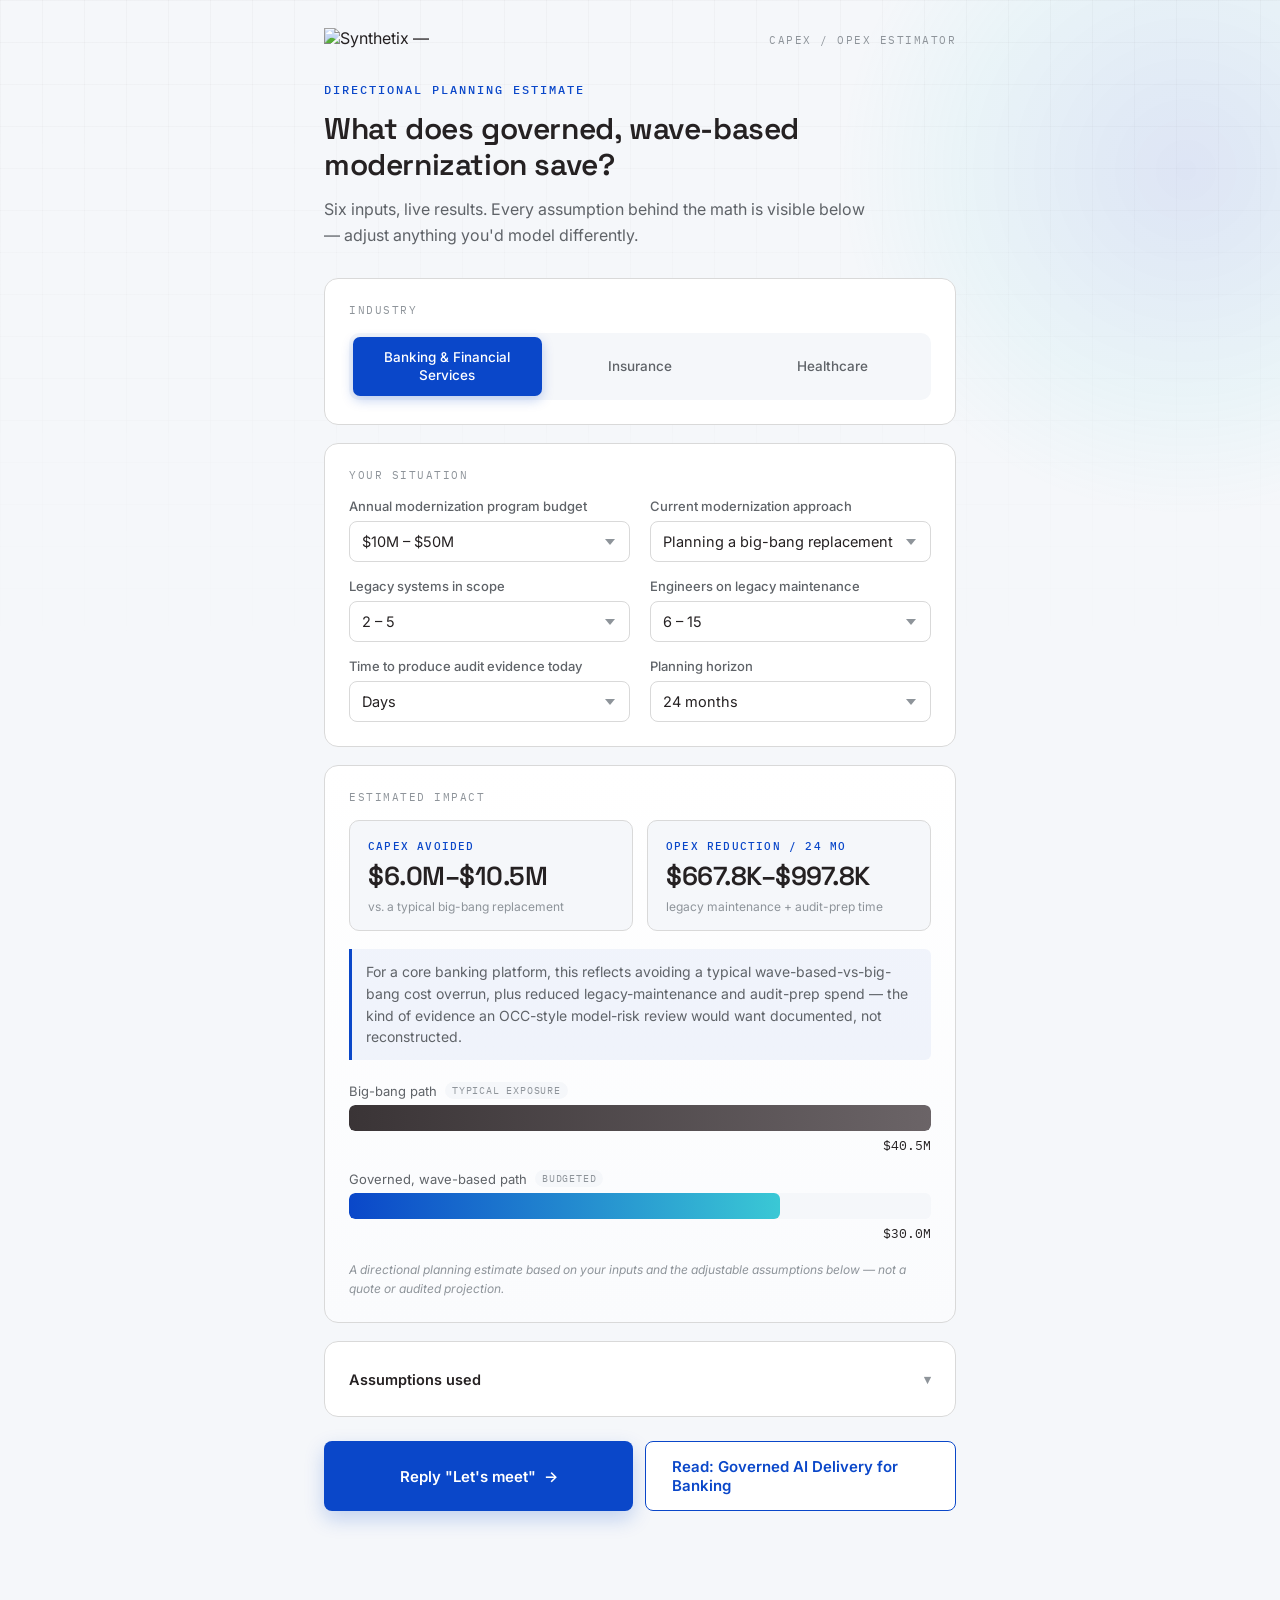
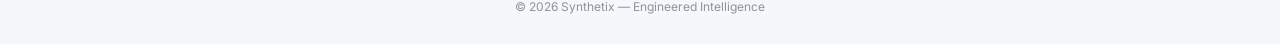
==== index.html @ 6f691aa9 "Add files via upload" ====
<!DOCTYPE html>
<html lang="en">
<head>
<meta charset="UTF-8">
<meta name="viewport" content="width=device-width, initial-scale=1.0">
<title>Capex/Opex Calculator | Synthetix</title>
<meta name="description" content="See a directional estimate of capex avoided and opex reduced by choosing governed, wave-based modernization — based on your inputs, with every assumption visible and adjustable.">

<link rel="preconnect" href="https://fonts.googleapis.com">
<link rel="preconnect" href="https://fonts.gstatic.com" crossorigin>
<link href="https://fonts.googleapis.com/css2?family=Space+Grotesk:wght@500;600;700&family=Inter:wght@400;500;600&family=IBM+Plex+Mono:wght@400;500&display=swap" rel="stylesheet">
<link rel="stylesheet" href="styles.css">
<link rel="icon" href="assets/logo.png">
</head>
<body>

<div class="wash" aria-hidden="true"></div>
<div class="gridlines" aria-hidden="true"></div>

<main class="app">

  <!-- ============ HEADER ============ -->
  <header class="app-header">
    <img src="assets/logo.png" width="171" height="24" alt="Synthetix — Engineered Intelligence" class="logo">
    <span class="header-tag mono">CAPEX / OPEX ESTIMATOR</span>
  </header>

  <!-- ============ INTRO ============ -->
  <section class="intro">
    <p class="eyebrow mono">DIRECTIONAL PLANNING ESTIMATE</p>
    <h1 class="display">What does governed, wave-based modernization save?</h1>
    <p class="lede">Six inputs, live results. Every assumption behind the math is visible below — adjust anything you'd model differently.</p>
  </section>

  <!-- ============ INDUSTRY TOGGLE ============ -->
  <section class="block">
    <p class="block-label mono">INDUSTRY</p>
    <div class="segmented" id="industryToggle" role="tablist">
      <button class="segment" data-industry="bfsi" role="tab" aria-selected="true">Banking &amp; Financial Services</button>
      <button class="segment" data-industry="insurance" role="tab" aria-selected="false">Insurance</button>
      <button class="segment" data-industry="healthcare" role="tab" aria-selected="false">Healthcare</button>
    </div>
  </section>

  <!-- ============ INPUTS ============ -->
  <section class="block">
    <p class="block-label mono">YOUR SITUATION</p>
    <div class="input-grid">

      <label class="field">
        <span class="field-label">Annual modernization program budget</span>
        <select id="in-budget">
          <option value="lt2m">Less than $2M</option>
          <option value="2to10m">$2M – $10M</option>
          <option value="10to50m" selected>$10M – $50M</option>
          <option value="50mplus">$50M+</option>
        </select>
      </label>

      <label class="field">
        <span class="field-label">Current modernization approach</span>
        <select id="in-approach">
          <option value="bigbang" selected>Planning a big-bang replacement</option>
          <option value="notstarted">Not yet started</option>
          <option value="incremental">Already incremental</option>
        </select>
      </label>

      <label class="field">
        <span class="field-label">Legacy systems in scope</span>
        <select id="in-systems">
          <option value="1">1</option>
          <option value="2-5" selected>2 – 5</option>
          <option value="6+">6+</option>
        </select>
      </label>

      <label class="field">
        <span class="field-label">Engineers on legacy maintenance</span>
        <select id="in-engineers">
          <option value="1-5">1 – 5</option>
          <option value="6-15" selected>6 – 15</option>
          <option value="16-40">16 – 40</option>
          <option value="40+">40+</option>
        </select>
      </label>

      <label class="field">
        <span class="field-label">Time to produce audit evidence today</span>
        <select id="in-evidence">
          <option value="minutes">Minutes</option>
          <option value="hours">Hours</option>
          <option value="days" selected>Days</option>
          <option value="weeks">Weeks</option>
        </select>
      </label>

      <label class="field">
        <span class="field-label">Planning horizon</span>
        <select id="in-horizon">
          <option value="12">12 months</option>
          <option value="24" selected>24 months</option>
          <option value="36">36 months</option>
        </select>
      </label>

    </div>
  </section>

  <!-- ============ RESULTS ============ -->
  <section class="block results-block">
    <p class="block-label mono">ESTIMATED IMPACT</p>

    <div class="result-cards">
      <div class="result-card" id="capexCard">
        <span class="result-label mono">CAPEX AVOIDED</span>
        <span class="result-value display" id="capexValue">—</span>
        <span class="result-sub" id="capexSub">vs. a typical big-bang replacement</span>
      </div>
      <div class="result-card">
        <span class="result-label mono">OPEX REDUCTION <span id="horizonLabel">/ 24 MO</span></span>
        <span class="result-value display" id="opexValue">—</span>
        <span class="result-sub">legacy maintenance + audit-prep time</span>
      </div>
    </div>

    <p class="context-line" id="contextLine"></p>

    <!-- Comparison bar chart -->
    <div class="compare-chart">
      <div class="compare-row">
        <span class="compare-label">Big-bang path <span class="compare-tag mono">TYPICAL EXPOSURE</span></span>
        <div class="compare-track">
          <div class="compare-fill compare-fill--risk" id="barBigBang"></div>
        </div>
        <span class="compare-value mono" id="barBigBangValue">—</span>
      </div>
      <div class="compare-row">
        <span class="compare-label">Governed, wave-based path <span class="compare-tag mono">BUDGETED</span></span>
        <div class="compare-track">
          <div class="compare-fill compare-fill--governed" id="barGoverned"></div>
        </div>
        <span class="compare-value mono" id="barGovernedValue">—</span>
      </div>
    </div>

    <p class="disclaimer">A directional planning estimate based on your inputs and the adjustable assumptions below — not a quote or audited projection.</p>
  </section>

  <!-- ============ ASSUMPTIONS PANEL ============ -->
  <section class="block">
    <button class="assumptions-toggle" id="assumptionsToggle" aria-expanded="false">
      <span>Assumptions used</span>
      <span class="chevron mono" id="assumptionsChevron">▾</span>
    </button>

    <div class="assumptions-panel" id="assumptionsPanel" hidden>
      <p class="assumptions-note">These defaults are starting points — adjust any of them and the results above update instantly.</p>

      <div class="assumption-row">
        <span class="assumption-label">Big-bang overrun avoided (low–high)</span>
        <div class="assumption-inputs">
          <input type="number" id="a-overrunLow" value="20" min="0" max="100"> %
          <span class="dash">–</span>
          <input type="number" id="a-overrunHigh" value="35" min="0" max="100"> %
        </div>
      </div>

      <div class="assumption-row">
        <span class="assumption-label">Legacy maintenance opex reduction (low–high)</span>
        <div class="assumption-inputs">
          <input type="number" id="a-maintLow" value="15" min="0" max="100"> %
          <span class="dash">–</span>
          <input type="number" id="a-maintHigh" value="25" min="0" max="100"> %
        </div>
      </div>

      <div class="assumption-row">
        <span class="assumption-label">Fully-loaded cost per engineer / year</span>
        <div class="assumption-inputs">
          $ <input type="number" id="a-engCost" value="165000" min="0" step="5000">
        </div>
      </div>

      <div class="assumption-row">
        <span class="assumption-label">Blended cost per audit-prep hour</span>
        <div class="assumption-inputs">
          $ <input type="number" id="a-auditCost" value="120" min="0" step="5">
        </div>
      </div>

      <p class="assumptions-note assumptions-note--ref">Reference figures (fixed, shown for transparency):</p>
      <div class="ref-table mono">
        <div class="ref-row"><span>Hours saved per change — evidence today in minutes / hours / days / weeks</span><span>0 / 2 / 8 / 32</span></div>
        <div class="ref-row"><span>Changes per year — 1 / 2–5 / 6+ systems in scope</span><span>40 / 90 / 160</span></div>
      </div>
    </div>
  </section>

  <!-- ============ CTA ============ -->
  <section class="block cta-block">
    <div class="cta-row">
      <a class="btn btn-primary" id="meetCta" href="#">Reply "Let's meet" <span class="arrow">→</span></a>
      <a class="btn btn-secondary" id="guideCta" href="#">Read the Guide</a>
    </div>
  </section>

</main>

<footer class="site-footer">
  <span>© <span id="year"></span> Synthetix — Engineered Intelligence</span>
</footer>

<script src="script.js"></script>
</body>
</html>
---- styles.css ----
/* ============================================
   SYNTHETIX — Capex/Opex Calculator
   Same design tokens as the Governance Assessment
   ============================================ */

:root {
  --ink: #252122;
  --graphite: #3A3436;
  --royal: #0A47C9;
  --pro-blue: #3E7FE8;
  --sky: #6FAFEA;
  --cyan: #3AC8D5;
  --aqua: #67DCE4;
  --white: #FFFFFF;

  --light-gray: #D9D9D9;
  --soft-gray: #F5F7FA;

  --success: #10B981;
  --warning: #F59E0B;
  --danger: #EF4444;
  --info: #3E7FE8;

  --text-primary: #252122;
  --text-secondary: #5F6368;
  --text-caption: #8E949A;

  --font-display: 'Space Grotesk', sans-serif;
  --font-body: 'Inter', sans-serif;
  --font-mono: 'IBM Plex Mono', monospace;

  --radius: 14px;
  --max-w: 680px;
}

* { box-sizing: border-box; }

html, body {
  margin: 0; padding: 0;
  background: var(--soft-gray);
  color: var(--text-primary);
  font-family: var(--font-body);
  -webkit-font-smoothing: antialiased;
}

body { min-height: 100vh; display: flex; flex-direction: column; position: relative; overflow-x: hidden; }

.mono { font-family: var(--font-mono); }
.display { font-family: var(--font-display); }

/* ---------- Ambient background ---------- */
.wash {
  position: fixed; top: -20%; right: -20%;
  width: 60vw; height: 60vw; max-width: 700px; max-height: 700px;
  background: radial-gradient(circle, rgba(10,71,201,0.10) 0%, rgba(58,200,213,0.06) 45%, rgba(255,255,255,0) 70%);
  pointer-events: none; z-index: 0;
}
.gridlines {
  position: fixed; inset: 0; z-index: 0; pointer-events: none;
  background-image:
    linear-gradient(rgba(37,33,34,0.028) 1px, transparent 1px),
    linear-gradient(90deg, rgba(37,33,34,0.028) 1px, transparent 1px);
  background-size: 42px 42px;
  mask-image: linear-gradient(to bottom, black, transparent 75%);
}

/* ---------- App shell ---------- */
.app {
  position: relative; z-index: 1;
  max-width: var(--max-w); width: 100%;
  margin: 0 auto; padding: 28px 24px 60px 24px;
  flex: 1;
}

.app-header {
  display: flex; align-items: center; justify-content: space-between;
  gap: 16px; margin-bottom: 30px;
}
.logo { display: block; }
.header-tag {
  font-size: 11px; letter-spacing: 1.5px; color: var(--text-caption);
}

/* ---------- Intro ---------- */
.intro { margin-bottom: 30px; }
.eyebrow {
  font-size: 12px; font-weight: 500; letter-spacing: 2px;
  color: var(--royal); text-transform: uppercase; margin: 0 0 14px 0;
}
.intro h1 {
  font-family: var(--font-display); font-weight: 600; color: var(--ink);
  font-size: 30px; line-height: 1.2; letter-spacing: -0.4px; margin: 0 0 14px 0;
}
.lede { font-size: 16px; line-height: 1.6; color: var(--text-secondary); margin: 0; max-width: 56ch; }

/* ---------- Blocks ---------- */
.block {
  background: var(--white);
  border: 1px solid var(--light-gray);
  border-radius: var(--radius);
  padding: 24px;
  margin-bottom: 18px;
}
.block-label {
  font-size: 11px; letter-spacing: 1.5px; color: var(--text-caption);
  margin: 0 0 16px 0;
}

/* ---------- Industry segmented toggle ---------- */
.segmented {
  display: flex; gap: 4px;
  background: var(--soft-gray);
  border-radius: 10px;
  padding: 4px;
}
.segment {
  flex: 1;
  border: none; background: transparent;
  font-family: var(--font-body); font-size: 13.5px; font-weight: 500;
  color: var(--text-secondary);
  padding: 12px 10px;
  border-radius: 7px;
  cursor: pointer;
  transition: background 0.2s ease, color 0.2s ease, box-shadow 0.2s ease;
  line-height: 1.3;
}
.segment:hover { color: var(--ink); }
.segment[aria-selected="true"] {
  background: var(--royal);
  color: var(--white);
  box-shadow: 0 4px 12px rgba(10,71,201,0.25);
}
.segment:focus-visible { outline: 2px solid var(--cyan); outline-offset: 2px; }

@media (max-width: 480px) {
  .segmented { flex-direction: column; }
}

/* ---------- Input grid ---------- */
.input-grid {
  display: grid;
  grid-template-columns: 1fr 1fr;
  gap: 16px 20px;
}
@media (max-width: 560px) {
  .input-grid { grid-template-columns: 1fr; }
}

.field { display: flex; flex-direction: column; gap: 7px; }
.field-label { font-size: 13px; color: var(--text-secondary); font-weight: 500; }

select {
  font-family: var(--font-body);
  font-size: 14.5px;
  color: var(--text-primary);
  background: var(--white);
  border: 1.5px solid var(--light-gray);
  border-radius: 8px;
  padding: 11px 12px;
  cursor: pointer;
  transition: border-color 0.15s ease;
  appearance: none;
  -webkit-appearance: none;
  background-image: url("data:image/svg+xml;utf8,<svg xmlns='http://www.w3.org/2000/svg' width='10' height='6'><path d='M0 0l5 6 5-6z' fill='%238E949A'/></svg>");
  background-repeat: no-repeat;
  background-position: right 14px center;
  padding-right: 30px;
}
select:hover { border-color: var(--sky); }
select:focus-visible { outline: 2px solid var(--cyan); outline-offset: 1px; border-color: var(--royal); }

/* ---------- Results ---------- */
.results-block { background: linear-gradient(180deg, #FFFFFF 0%, #FAFBFD 100%); }

.result-cards {
  display: grid;
  grid-template-columns: 1fr 1fr;
  gap: 14px;
  margin-bottom: 18px;
}
@media (max-width: 480px) {
  .result-cards { grid-template-columns: 1fr; }
}

.result-card {
  background: var(--soft-gray);
  border: 1px solid var(--light-gray);
  border-radius: 10px;
  padding: 18px 18px 16px 18px;
  display: flex; flex-direction: column; gap: 6px;
}
.result-label {
  font-size: 10.5px; letter-spacing: 1.2px; color: var(--royal); font-weight: 500;
}
.result-value {
  font-size: 26px; font-weight: 600; color: var(--ink); letter-spacing: -0.5px;
  transition: opacity 0.15s ease;
}
.result-sub { font-size: 12px; color: var(--text-caption); }

.context-line {
  font-size: 14px; line-height: 1.55; color: var(--text-secondary);
  margin: 0 0 22px 0;
  padding: 12px 14px;
  background: rgba(10,71,201,0.05);
  border-left: 3px solid var(--royal);
  border-radius: 0 6px 6px 0;
}

/* ---------- Comparison chart ---------- */
.compare-chart { display: flex; flex-direction: column; gap: 16px; margin-bottom: 18px; }
.compare-row { display: flex; flex-direction: column; gap: 6px; }
.compare-label {
  font-size: 13px; color: var(--text-secondary); display: flex; align-items: center; gap: 8px;
}
.compare-tag {
  font-size: 9.5px; letter-spacing: 0.8px; color: var(--text-caption);
  background: var(--soft-gray); padding: 2px 7px; border-radius: 10px;
}
.compare-track {
  width: 100%; height: 26px;
  background: var(--soft-gray);
  border-radius: 6px;
  overflow: hidden;
  position: relative;
}
.compare-fill {
  height: 100%;
  width: 0%;
  border-radius: 6px;
  transition: width 0.7s cubic-bezier(.22,1,.36,1);
}
.compare-fill--risk { background: linear-gradient(90deg, #3A3436, #6B6467); }
.compare-fill--governed { background: linear-gradient(90deg, var(--royal), var(--cyan)); }
.compare-value { font-size: 13px; color: var(--ink); align-self: flex-end; }

.disclaimer {
  font-size: 12px; line-height: 1.6; color: var(--text-caption);
  margin: 0; font-style: italic;
}

/* ---------- Assumptions ---------- */
.assumptions-toggle {
  width: 100%;
  display: flex; align-items: center; justify-content: space-between;
  background: none; border: none;
  font-family: var(--font-body); font-size: 14.5px; font-weight: 600; color: var(--ink);
  cursor: pointer; padding: 2px 0;
}
.chevron { transition: transform 0.2s ease; color: var(--text-caption); font-size: 13px; }
.assumptions-toggle[aria-expanded="true"] .chevron { transform: rotate(180deg); }

.assumptions-panel { margin-top: 18px; padding-top: 18px; border-top: 1px solid var(--light-gray); }
.assumptions-note { font-size: 12.5px; color: var(--text-caption); margin: 0 0 16px 0; line-height: 1.55; }
.assumptions-note--ref { margin-top: 18px; margin-bottom: 10px; }

.assumption-row {
  display: flex; align-items: center; justify-content: space-between;
  gap: 14px; padding: 10px 0;
  border-bottom: 1px solid #ECEEF1;
  flex-wrap: wrap;
}
.assumption-row:last-of-type { border-bottom: none; }
.assumption-label { font-size: 13.5px; color: var(--text-secondary); flex: 1; min-width: 200px; }
.assumption-inputs {
  display: flex; align-items: center; gap: 6px;
  font-size: 13.5px; color: var(--text-primary); font-family: var(--font-mono);
  white-space: nowrap;
}
.assumption-inputs input[type="number"] {
  width: 70px;
  font-family: var(--font-mono);
  font-size: 13.5px;
  border: 1.5px solid var(--light-gray);
  border-radius: 6px;
  padding: 6px 8px;
  color: var(--text-primary);
}
.assumption-inputs input[type="number"]:focus-visible { outline: 2px solid var(--cyan); border-color: var(--royal); }
.dash { color: var(--text-caption); }

.ref-table { display: flex; flex-direction: column; gap: 8px; }
.ref-row {
  display: flex; justify-content: space-between; gap: 16px;
  font-size: 12px; color: var(--text-secondary);
  padding: 8px 10px;
  background: var(--soft-gray);
  border-radius: 6px;
}
.ref-row span:last-child { color: var(--ink); font-weight: 500; white-space: nowrap; }

/* ---------- CTA ---------- */
.cta-block { background: transparent; border: none; padding: 6px 0 0 0; }
.cta-row { display: flex; gap: 12px; flex-wrap: wrap; }
.cta-row .btn { flex: 1; min-width: 200px; }

.btn {
  display: inline-flex; align-items: center; justify-content: center; gap: 8px;
  font-family: var(--font-body); font-weight: 600; font-size: 15px;
  border-radius: 8px; padding: 15px 26px;
  text-decoration: none; cursor: pointer; border: none;
  transition: background 0.2s ease, transform 0.15s ease;
}
.btn-primary { background: var(--royal); color: var(--white); box-shadow: 0 8px 20px rgba(10,71,201,0.22); }
.btn-primary:hover { background: var(--pro-blue); transform: translateY(-1px); }
.btn-secondary { background: var(--white); color: var(--royal); border: 1.5px solid var(--royal); }
.btn-secondary:hover { background: rgba(10,71,201,0.06); }
.arrow { transition: transform 0.2s ease; }
.btn:hover .arrow { transform: translateX(3px); }

/* ---------- Footer ---------- */
.site-footer {
  position: relative; z-index: 1;
  text-align: center; font-size: 12px; color: var(--text-caption);
  padding: 10px 24px 30px 24px;
}

/* ---------- Accessibility ---------- */
a:focus-visible, button:focus-visible { outline: 2px solid var(--cyan); outline-offset: 2px; }

@media (prefers-reduced-motion: reduce) {
  * { transition-duration: 0.001ms !important; }
}

@media (max-width: 480px) {
  .app { padding: 20px 16px 50px 16px; }
  .intro h1 { font-size: 24px; }
  .block { padding: 18px; }
  .result-value { font-size: 22px; }
}
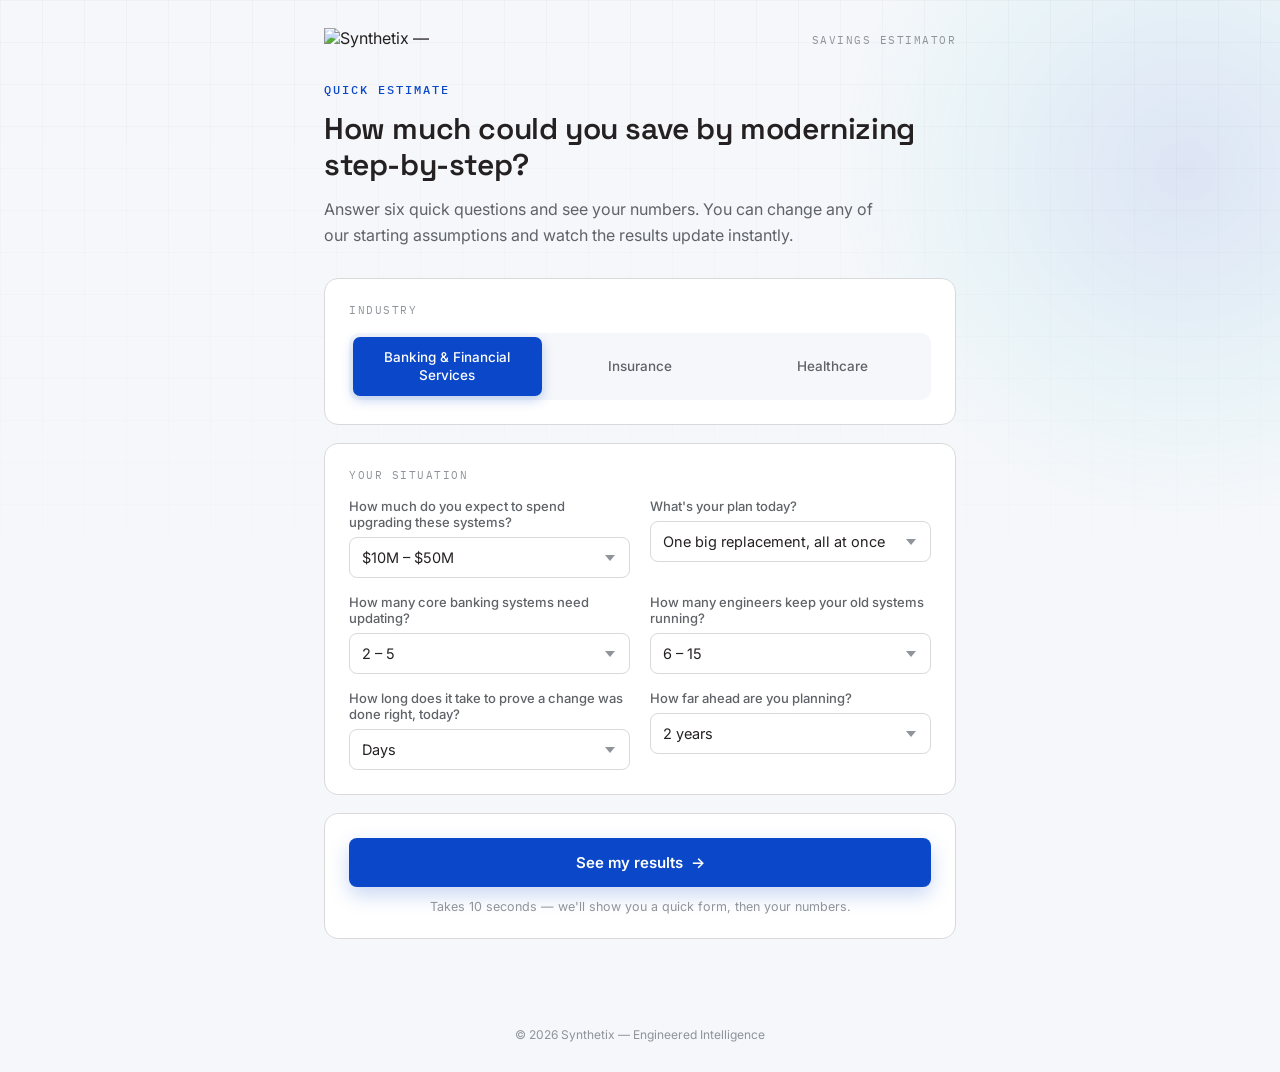
==== commit 55fd687e: "Add files via upload" ====
--- a/index.html
+++ b/index.html
@@ -3,14 +3,17 @@
 <head>
 <meta charset="UTF-8">
 <meta name="viewport" content="width=device-width, initial-scale=1.0">
-<title>Capex/Opex Calculator | Synthetix</title>
-<meta name="description" content="See a directional estimate of capex avoided and opex reduced by choosing governed, wave-based modernization — based on your inputs, with every assumption visible and adjustable.">
+<title>Savings Estimator | Synthetix</title>
+<meta name="description" content="See how much you could save by modernizing step-by-step instead of all at once. Six quick questions, your numbers in seconds.">
 
 <link rel="preconnect" href="https://fonts.googleapis.com">
 <link rel="preconnect" href="https://fonts.gstatic.com" crossorigin>
 <link href="https://fonts.googleapis.com/css2?family=Space+Grotesk:wght@500;600;700&family=Inter:wght@400;500;600&family=IBM+Plex+Mono:wght@400;500&display=swap" rel="stylesheet">
 <link rel="stylesheet" href="styles.css">
 <link rel="icon" href="assets/logo.png">
+
+<!-- HubSpot form embed script (loads once; renders into the div below when visible) -->
+<script src="https://js.hsforms.net/forms/embed/40221584.js" defer></script>
 </head>
 <body>
 
@@ -22,14 +25,14 @@
   <!-- ============ HEADER ============ -->
   <header class="app-header">
     <img src="assets/logo.png" width="171" height="24" alt="Synthetix — Engineered Intelligence" class="logo">
-    <span class="header-tag mono">CAPEX / OPEX ESTIMATOR</span>
+    <span class="header-tag mono">SAVINGS ESTIMATOR</span>
   </header>
 
   <!-- ============ INTRO ============ -->
   <section class="intro">
-    <p class="eyebrow mono">DIRECTIONAL PLANNING ESTIMATE</p>
-    <h1 class="display">What does governed, wave-based modernization save?</h1>
-    <p class="lede">Six inputs, live results. Every assumption behind the math is visible below — adjust anything you'd model differently.</p>
+    <p class="eyebrow mono">QUICK ESTIMATE</p>
+    <h1 class="display">How much could you save by modernizing step-by-step?</h1>
+    <p class="lede">Answer six quick questions and see your numbers. You can change any of our starting assumptions and watch the results update instantly.</p>
   </section>
 
   <!-- ============ INDUSTRY TOGGLE ============ -->
@@ -48,7 +51,7 @@
     <div class="input-grid">
 
       <label class="field">
-        <span class="field-label">Annual modernization program budget</span>
+        <span class="field-label">How much do you expect to spend upgrading these systems?</span>
         <select id="in-budget">
           <option value="lt2m">Less than $2M</option>
           <option value="2to10m">$2M – $10M</option>
@@ -58,16 +61,16 @@
       </label>
 
       <label class="field">
-        <span class="field-label">Current modernization approach</span>
+        <span class="field-label">What's your plan today?</span>
         <select id="in-approach">
-          <option value="bigbang" selected>Planning a big-bang replacement</option>
-          <option value="notstarted">Not yet started</option>
-          <option value="incremental">Already incremental</option>
-        </select>
-      </label>
-
-      <label class="field">
-        <span class="field-label">Legacy systems in scope</span>
+          <option value="bigbang" selected>One big replacement, all at once</option>
+          <option value="notstarted">Haven't started yet</option>
+          <option value="incremental">Already doing it step-by-step</option>
+        </select>
+      </label>
+
+      <label class="field">
+        <span class="field-label" id="systemsFieldLabel">How many core banking systems need updating?</span>
         <select id="in-systems">
           <option value="1">1</option>
           <option value="2-5" selected>2 – 5</option>
@@ -76,7 +79,7 @@
       </label>
 
       <label class="field">
-        <span class="field-label">Engineers on legacy maintenance</span>
+        <span class="field-label">How many engineers keep your old systems running?</span>
         <select id="in-engineers">
           <option value="1-5">1 – 5</option>
           <option value="6-15" selected>6 – 15</option>
@@ -86,7 +89,7 @@
       </label>
 
       <label class="field">
-        <span class="field-label">Time to produce audit evidence today</span>
+        <span class="field-label">How long does it take to prove a change was done right, today?</span>
         <select id="in-evidence">
           <option value="minutes">Minutes</option>
           <option value="hours">Hours</option>
@@ -96,47 +99,62 @@
       </label>
 
       <label class="field">
-        <span class="field-label">Planning horizon</span>
+        <span class="field-label">How far ahead are you planning?</span>
         <select id="in-horizon">
-          <option value="12">12 months</option>
-          <option value="24" selected>24 months</option>
-          <option value="36">36 months</option>
-        </select>
-      </label>
-
-    </div>
-  </section>
-
-  <!-- ============ RESULTS ============ -->
-  <section class="block results-block">
-    <p class="block-label mono">ESTIMATED IMPACT</p>
+          <option value="12">1 year</option>
+          <option value="24" selected>2 years</option>
+          <option value="36">3 years</option>
+        </select>
+      </label>
+
+    </div>
+  </section>
+
+  <!-- ============ GATE: See My Results button ============ -->
+  <section class="block" id="lockedPrompt">
+    <button class="btn btn-primary btn-full" id="seeResultsBtn">
+      See my results <span class="arrow">→</span>
+    </button>
+    <p class="lock-note">Takes 10 seconds — we'll show you a quick form, then your numbers.</p>
+  </section>
+
+  <!-- ============ GATE: HubSpot form (shown after clicking "See my results") ============ -->
+  <section class="block" id="hubspotFormWrap" hidden>
+    <p class="block-label mono">ALMOST THERE</p>
+    <p class="form-intro">Quick details, then your results appear right below.</p>
+    <div class="hs-form-frame" data-region="na1" data-form-id="423f3e39-6d6b-4f29-a942-782e7a29f076" data-portal-id="40221584"></div>
+    <button class="btn-link" id="alreadySubmittedBtn">Already submitted? Show my results →</button>
+  </section>
+
+  <!-- ============ RESULTS (revealed after form submission) ============ -->
+  <section class="block results-block" id="resultsArea" hidden>
+    <p class="block-label mono">YOUR ESTIMATED SAVINGS</p>
 
     <div class="result-cards">
       <div class="result-card" id="capexCard">
-        <span class="result-label mono">CAPEX AVOIDED</span>
+        <span class="result-label mono">UPFRONT SAVINGS</span>
         <span class="result-value display" id="capexValue">—</span>
-        <span class="result-sub" id="capexSub">vs. a typical big-bang replacement</span>
+        <span class="result-sub" id="capexSub">Compared to one big, risky project</span>
       </div>
       <div class="result-card">
-        <span class="result-label mono">OPEX REDUCTION <span id="horizonLabel">/ 24 MO</span></span>
+        <span class="result-label mono">YEARLY SAVINGS <span id="horizonLabel">/ 2 YEARS</span></span>
         <span class="result-value display" id="opexValue">—</span>
-        <span class="result-sub">legacy maintenance + audit-prep time</span>
+        <span class="result-sub">Less spent maintaining old systems and preparing for audits</span>
       </div>
     </div>
 
     <p class="context-line" id="contextLine"></p>
 
-    <!-- Comparison bar chart -->
     <div class="compare-chart">
       <div class="compare-row">
-        <span class="compare-label">Big-bang path <span class="compare-tag mono">TYPICAL EXPOSURE</span></span>
+        <span class="compare-label">One big project <span class="compare-tag mono">RISKIER</span></span>
         <div class="compare-track">
           <div class="compare-fill compare-fill--risk" id="barBigBang"></div>
         </div>
         <span class="compare-value mono" id="barBigBangValue">—</span>
       </div>
       <div class="compare-row">
-        <span class="compare-label">Governed, wave-based path <span class="compare-tag mono">BUDGETED</span></span>
+        <span class="compare-label">Step-by-step plan <span class="compare-tag mono">SAFER</span></span>
         <div class="compare-track">
           <div class="compare-fill compare-fill--governed" id="barGoverned"></div>
         </div>
@@ -144,21 +162,18 @@
       </div>
     </div>
 
-    <p class="disclaimer">A directional planning estimate based on your inputs and the adjustable assumptions below — not a quote or audited projection.</p>
-  </section>
-
-  <!-- ============ ASSUMPTIONS PANEL ============ -->
-  <section class="block">
+    <p class="disclaimer">This is a simple estimate based on what you enter — not an official quote.</p>
+
     <button class="assumptions-toggle" id="assumptionsToggle" aria-expanded="false">
-      <span>Assumptions used</span>
+      <span>How we got these numbers</span>
       <span class="chevron mono" id="assumptionsChevron">▾</span>
     </button>
 
     <div class="assumptions-panel" id="assumptionsPanel" hidden>
-      <p class="assumptions-note">These defaults are starting points — adjust any of them and the results above update instantly.</p>
-
-      <div class="assumption-row">
-        <span class="assumption-label">Big-bang overrun avoided (low–high)</span>
+      <p class="assumptions-note">These are starting estimates, tailored a little by industry. Change any number below and your results update right away.</p>
+
+      <div class="assumption-row">
+        <span class="assumption-label">Extra cost usually avoided by not doing one big project (low–high)</span>
         <div class="assumption-inputs">
           <input type="number" id="a-overrunLow" value="20" min="0" max="100"> %
           <span class="dash">–</span>
@@ -167,7 +182,7 @@
       </div>
 
       <div class="assumption-row">
-        <span class="assumption-label">Legacy maintenance opex reduction (low–high)</span>
+        <span class="assumption-label">How much less you'll spend maintaining old systems (low–high)</span>
         <div class="assumption-inputs">
           <input type="number" id="a-maintLow" value="15" min="0" max="100"> %
           <span class="dash">–</span>
@@ -176,32 +191,28 @@
       </div>
 
       <div class="assumption-row">
-        <span class="assumption-label">Fully-loaded cost per engineer / year</span>
+        <span class="assumption-label">What one engineer costs your company per year</span>
         <div class="assumption-inputs">
           $ <input type="number" id="a-engCost" value="165000" min="0" step="5000">
         </div>
       </div>
 
       <div class="assumption-row">
-        <span class="assumption-label">Blended cost per audit-prep hour</span>
+        <span class="assumption-label">What it costs per hour to prepare for an audit</span>
         <div class="assumption-inputs">
           $ <input type="number" id="a-auditCost" value="120" min="0" step="5">
         </div>
       </div>
 
-      <p class="assumptions-note assumptions-note--ref">Reference figures (fixed, shown for transparency):</p>
+      <p class="assumptions-note assumptions-note--ref">Fixed reference numbers (shown so nothing's hidden):</p>
       <div class="ref-table mono">
-        <div class="ref-row"><span>Hours saved per change — evidence today in minutes / hours / days / weeks</span><span>0 / 2 / 8 / 32</span></div>
-        <div class="ref-row"><span>Changes per year — 1 / 2–5 / 6+ systems in scope</span><span>40 / 90 / 160</span></div>
-      </div>
-    </div>
-  </section>
-
-  <!-- ============ CTA ============ -->
-  <section class="block cta-block">
+        <div class="ref-row"><span>Hours saved per update — if proof takes minutes / hours / days / weeks today</span><span>0 / 2 / 8 / 32</span></div>
+        <div class="ref-row"><span>Updates per year — if you have 1 / 2–5 / 6+ systems</span><span>40 / 90 / 160</span></div>
+      </div>
+    </div>
+
     <div class="cta-row">
       <a class="btn btn-primary" id="meetCta" href="#">Reply "Let's meet" <span class="arrow">→</span></a>
-      <a class="btn btn-secondary" id="guideCta" href="#">Read the Guide</a>
     </div>
   </section>
 
--- a/styles.css
+++ b/styles.css
@@ -289,9 +289,36 @@
 }
 .ref-row span:last-child { color: var(--ink); font-weight: 500; white-space: nowrap; }
 
+/* ---------- Gate: See My Results ---------- */
+#lockedPrompt { text-align: center; }
+.btn-full { width: 100%; }
+.lock-note {
+  font-size: 12.5px; color: var(--text-caption);
+  margin: 12px 0 0 0;
+}
+
+/* ---------- Gate: HubSpot form wrap ---------- */
+.form-intro { font-size: 14px; color: var(--text-secondary); margin: 0 0 18px 0; }
+#hubspotFormWrap .btn-link {
+  display: block;
+  margin: 16px auto 0 auto;
+  background: none; border: none;
+  color: var(--text-caption);
+  font-family: var(--font-body); font-size: 13px;
+  cursor: pointer; text-decoration: underline; text-underline-offset: 3px;
+}
+#hubspotFormWrap .btn-link:hover { color: var(--royal); }
+
+/* ---------- Reveal transition ---------- */
+.results-block[data-revealing="true"] { animation: revealIn 0.5s cubic-bezier(.16,1,.3,1); }
+@keyframes revealIn {
+  from { opacity: 0; transform: translateY(12px); }
+  to { opacity: 1; transform: translateY(0); }
+}
+
 /* ---------- CTA ---------- */
 .cta-block { background: transparent; border: none; padding: 6px 0 0 0; }
-.cta-row { display: flex; gap: 12px; flex-wrap: wrap; }
+.cta-row { display: flex; gap: 12px; flex-wrap: wrap; margin-top: 20px; }
 .cta-row .btn { flex: 1; min-width: 200px; }
 
 .btn {
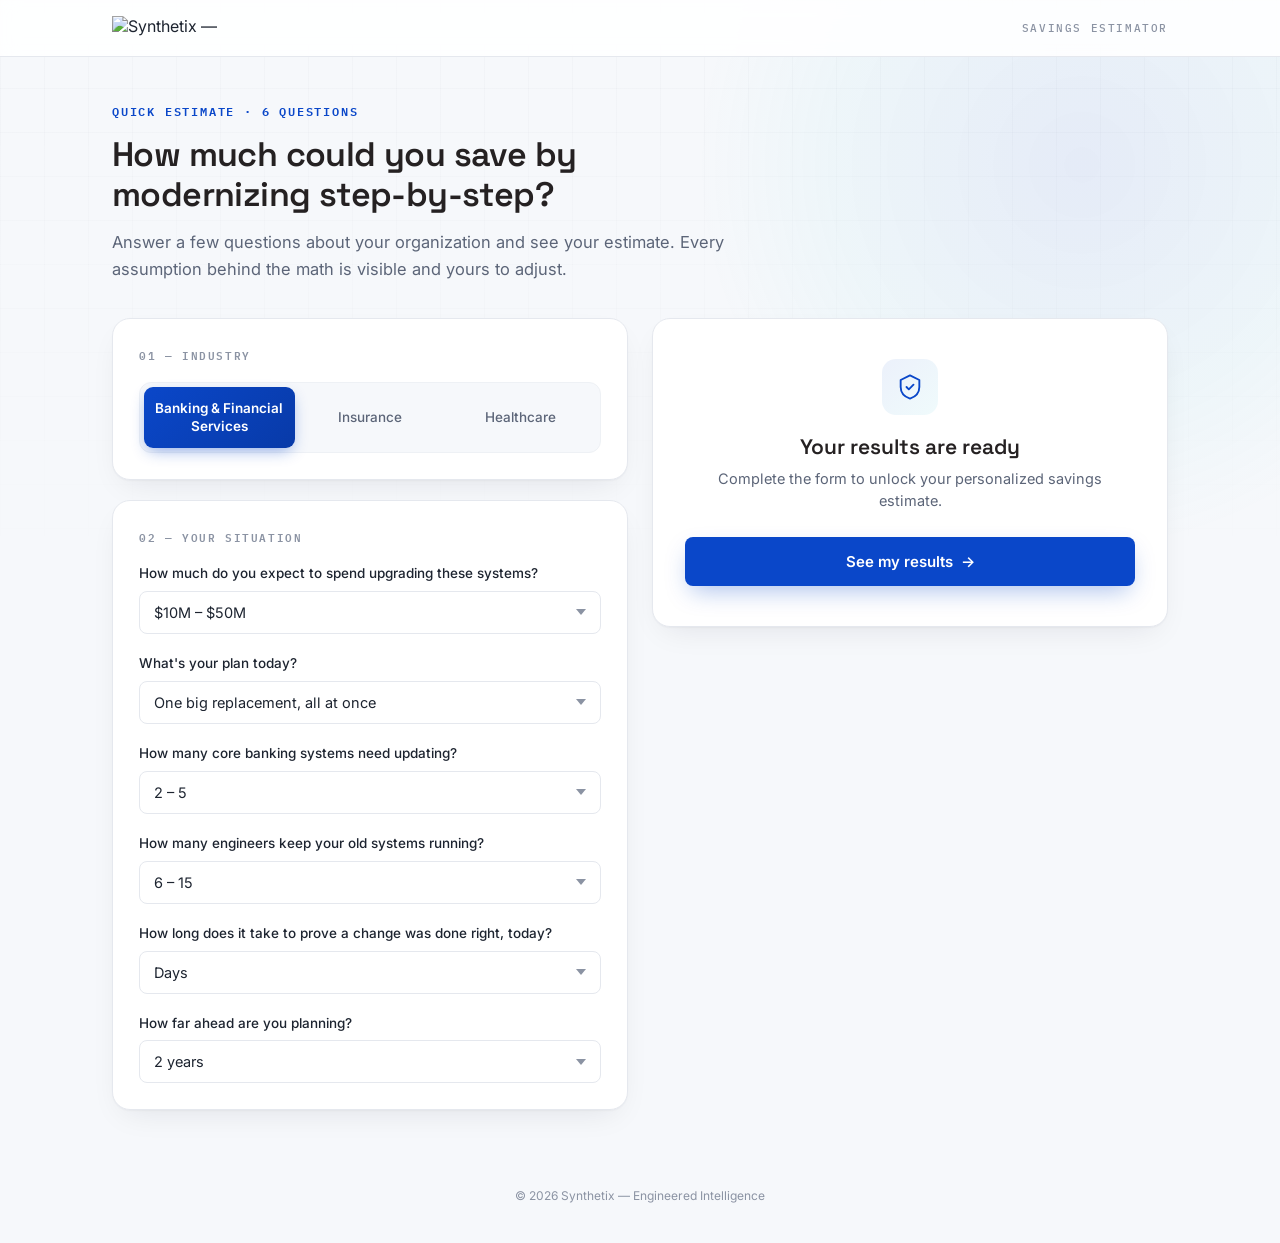
==== commit c9d42b91: "Add files via upload" ====
--- a/index.html
+++ b/index.html
@@ -8,7 +8,7 @@
 
 <link rel="preconnect" href="https://fonts.googleapis.com">
 <link rel="preconnect" href="https://fonts.gstatic.com" crossorigin>
-<link href="https://fonts.googleapis.com/css2?family=Space+Grotesk:wght@500;600;700&family=Inter:wght@400;500;600&family=IBM+Plex+Mono:wght@400;500&display=swap" rel="stylesheet">
+<link href="https://fonts.googleapis.com/css2?family=Space+Grotesk:wght@500;600;700&family=Inter:wght@400;500;600;700&family=IBM+Plex+Mono:wght@400;500&display=swap" rel="stylesheet">
 <link rel="stylesheet" href="styles.css">
 <link rel="icon" href="assets/logo.png">
 
@@ -20,202 +20,229 @@
 <div class="wash" aria-hidden="true"></div>
 <div class="gridlines" aria-hidden="true"></div>
 
-<main class="app">
-
-  <!-- ============ HEADER ============ -->
-  <header class="app-header">
+<!-- ============ HEADER ============ -->
+<header class="app-header">
+  <div class="app-header-inner">
     <img src="assets/logo.png" width="171" height="24" alt="Synthetix — Engineered Intelligence" class="logo">
     <span class="header-tag mono">SAVINGS ESTIMATOR</span>
-  </header>
+  </div>
+</header>
+
+<main class="app">
 
   <!-- ============ INTRO ============ -->
   <section class="intro">
-    <p class="eyebrow mono">QUICK ESTIMATE</p>
+    <p class="eyebrow mono">QUICK ESTIMATE · 6 QUESTIONS</p>
     <h1 class="display">How much could you save by modernizing step-by-step?</h1>
-    <p class="lede">Answer six quick questions and see your numbers. You can change any of our starting assumptions and watch the results update instantly.</p>
+    <p class="lede">Answer a few questions about your organization and see your estimate. Every assumption behind the math is visible and yours to adjust.</p>
   </section>
 
-  <!-- ============ INDUSTRY TOGGLE ============ -->
-  <section class="block">
-    <p class="block-label mono">INDUSTRY</p>
-    <div class="segmented" id="industryToggle" role="tablist">
-      <button class="segment" data-industry="bfsi" role="tab" aria-selected="true">Banking &amp; Financial Services</button>
-      <button class="segment" data-industry="insurance" role="tab" aria-selected="false">Insurance</button>
-      <button class="segment" data-industry="healthcare" role="tab" aria-selected="false">Healthcare</button>
+  <!-- ============ DASHBOARD GRID ============ -->
+  <div class="dashboard-grid">
+
+    <!-- ---------- LEFT PANEL: Configure ---------- -->
+    <div class="panel panel-left">
+
+      <div class="card">
+        <p class="card-eyebrow mono">01 — INDUSTRY</p>
+        <div class="segmented" id="industryToggle" role="tablist">
+          <div class="segment-indicator" id="segmentIndicator" aria-hidden="true"></div>
+          <button class="segment" data-industry="bfsi" role="tab" aria-selected="true">Banking &amp; Financial Services</button>
+          <button class="segment" data-industry="insurance" role="tab" aria-selected="false">Insurance</button>
+          <button class="segment" data-industry="healthcare" role="tab" aria-selected="false">Healthcare</button>
+        </div>
+      </div>
+
+      <div class="card">
+        <p class="card-eyebrow mono">02 — YOUR SITUATION</p>
+        <div class="input-grid">
+
+          <label class="field">
+            <span class="field-label">How much do you expect to spend upgrading these systems?</span>
+            <div class="select-wrap">
+              <select id="in-budget">
+                <option value="lt2m">Less than $2M</option>
+                <option value="2to10m">$2M – $10M</option>
+                <option value="10to50m" selected>$10M – $50M</option>
+                <option value="50mplus">$50M+</option>
+              </select>
+            </div>
+          </label>
+
+          <label class="field">
+            <span class="field-label">What's your plan today?</span>
+            <div class="select-wrap">
+              <select id="in-approach">
+                <option value="bigbang" selected>One big replacement, all at once</option>
+                <option value="notstarted">Haven't started yet</option>
+                <option value="incremental">Already doing it step-by-step</option>
+              </select>
+            </div>
+          </label>
+
+          <label class="field">
+            <span class="field-label" id="systemsFieldLabel">How many core banking systems need updating?</span>
+            <div class="select-wrap">
+              <select id="in-systems">
+                <option value="1">1</option>
+                <option value="2-5" selected>2 – 5</option>
+                <option value="6+">6+</option>
+              </select>
+            </div>
+          </label>
+
+          <label class="field">
+            <span class="field-label">How many engineers keep your old systems running?</span>
+            <div class="select-wrap">
+              <select id="in-engineers">
+                <option value="1-5">1 – 5</option>
+                <option value="6-15" selected>6 – 15</option>
+                <option value="16-40">16 – 40</option>
+                <option value="40+">40+</option>
+              </select>
+            </div>
+          </label>
+
+          <label class="field">
+            <span class="field-label">How long does it take to prove a change was done right, today?</span>
+            <div class="select-wrap">
+              <select id="in-evidence">
+                <option value="minutes">Minutes</option>
+                <option value="hours">Hours</option>
+                <option value="days" selected>Days</option>
+                <option value="weeks">Weeks</option>
+              </select>
+            </div>
+          </label>
+
+          <label class="field">
+            <span class="field-label">How far ahead are you planning?</span>
+            <div class="select-wrap">
+              <select id="in-horizon">
+                <option value="12">1 year</option>
+                <option value="24" selected>2 years</option>
+                <option value="36">3 years</option>
+              </select>
+            </div>
+          </label>
+
+        </div>
+      </div>
+
     </div>
-  </section>
-
-  <!-- ============ INPUTS ============ -->
-  <section class="block">
-    <p class="block-label mono">YOUR SITUATION</p>
-    <div class="input-grid">
-
-      <label class="field">
-        <span class="field-label">How much do you expect to spend upgrading these systems?</span>
-        <select id="in-budget">
-          <option value="lt2m">Less than $2M</option>
-          <option value="2to10m">$2M – $10M</option>
-          <option value="10to50m" selected>$10M – $50M</option>
-          <option value="50mplus">$50M+</option>
-        </select>
-      </label>
-
-      <label class="field">
-        <span class="field-label">What's your plan today?</span>
-        <select id="in-approach">
-          <option value="bigbang" selected>One big replacement, all at once</option>
-          <option value="notstarted">Haven't started yet</option>
-          <option value="incremental">Already doing it step-by-step</option>
-        </select>
-      </label>
-
-      <label class="field">
-        <span class="field-label" id="systemsFieldLabel">How many core banking systems need updating?</span>
-        <select id="in-systems">
-          <option value="1">1</option>
-          <option value="2-5" selected>2 – 5</option>
-          <option value="6+">6+</option>
-        </select>
-      </label>
-
-      <label class="field">
-        <span class="field-label">How many engineers keep your old systems running?</span>
-        <select id="in-engineers">
-          <option value="1-5">1 – 5</option>
-          <option value="6-15" selected>6 – 15</option>
-          <option value="16-40">16 – 40</option>
-          <option value="40+">40+</option>
-        </select>
-      </label>
-
-      <label class="field">
-        <span class="field-label">How long does it take to prove a change was done right, today?</span>
-        <select id="in-evidence">
-          <option value="minutes">Minutes</option>
-          <option value="hours">Hours</option>
-          <option value="days" selected>Days</option>
-          <option value="weeks">Weeks</option>
-        </select>
-      </label>
-
-      <label class="field">
-        <span class="field-label">How far ahead are you planning?</span>
-        <select id="in-horizon">
-          <option value="12">1 year</option>
-          <option value="24" selected>2 years</option>
-          <option value="36">3 years</option>
-        </select>
-      </label>
+
+    <!-- ---------- RIGHT PANEL: Results ---------- -->
+    <div class="panel panel-right">
+
+      <!-- Locked state -->
+      <div class="card card-gate" id="lockedPrompt">
+        <div class="gate-icon" aria-hidden="true">
+          <svg width="28" height="28" viewBox="0 0 24 24" fill="none"><path d="M12 2L4 6v6c0 5 3.4 8.4 8 10 4.6-1.6 8-5 8-10V6l-8-4z" stroke="#0A47C9" stroke-width="1.6" stroke-linejoin="round"/><path d="M9 12l2 2 4-4" stroke="#0A47C9" stroke-width="1.6" stroke-linecap="round" stroke-linejoin="round"/></svg>
+        </div>
+        <h2 class="gate-title display">Your results are ready</h2>
+        <p class="gate-copy">Complete the form to unlock your personalized savings estimate.</p>
+        <button class="btn btn-primary btn-full" id="seeResultsBtn">
+          See my results <span class="arrow">→</span>
+        </button>
+      </div>
+
+      <!-- Form state -->
+      <div class="card card-gate" id="hubspotFormWrap" hidden>
+        <p class="card-eyebrow mono">ALMOST THERE</p>
+        <p class="form-intro">Quick details, then your results appear right below.</p>
+        <div class="hs-form-frame" data-region="na1" data-form-id="423f3e39-6d6b-4f29-a942-782e7a29f076" data-portal-id="40221584"></div>
+        <button class="btn-link" id="alreadySubmittedBtn">Already submitted? Show my results →</button>
+      </div>
+
+      <!-- Results state -->
+      <div class="card results-card" id="resultsArea" hidden>
+        <p class="card-eyebrow mono">YOUR ESTIMATED IMPACT</p>
+
+        <div class="result-cards">
+          <div class="result-card" id="capexCard">
+            <span class="result-label mono">UPFRONT SAVINGS</span>
+            <span class="result-value display" id="capexValue">$0</span>
+            <span class="result-sub" id="capexSub">Compared to one big, risky project</span>
+          </div>
+          <div class="result-card">
+            <span class="result-label mono">YEARLY SAVINGS <span id="horizonLabel">/ 2 YRS</span></span>
+            <span class="result-value display" id="opexValue">$0</span>
+            <span class="result-sub">Less spent on upkeep and audit prep</span>
+          </div>
+        </div>
+
+        <p class="context-line" id="contextLine"></p>
+
+        <div class="compare-chart">
+          <div class="compare-row">
+            <span class="compare-label">One big project <span class="compare-tag compare-tag--risk mono">RISKIER</span></span>
+            <div class="compare-track">
+              <div class="compare-fill compare-fill--risk" id="barBigBang"><span class="compare-value-inline mono" id="barBigBangValue"></span></div>
+            </div>
+          </div>
+          <div class="compare-row">
+            <span class="compare-label">Step-by-step plan <span class="compare-tag compare-tag--safe mono">SAFER</span></span>
+            <div class="compare-track">
+              <div class="compare-fill compare-fill--governed" id="barGoverned"><span class="compare-value-inline mono" id="barGovernedValue"></span></div>
+            </div>
+          </div>
+          <p class="compare-delta" id="compareDelta"></p>
+        </div>
+
+        <p class="disclaimer">This is a simple estimate based on what you enter — not an official quote.</p>
+
+        <button class="assumptions-toggle" id="assumptionsToggle" aria-expanded="false">
+          <svg width="15" height="15" viewBox="0 0 24 24" fill="none" style="flex:none;"><path d="M12 15a3 3 0 100-6 3 3 0 000 6z" stroke="currentColor" stroke-width="1.8"/><path d="M19.4 13a1.7 1.7 0 00.3 1.9l.1.1a2 2 0 11-2.9 2.9l-.1-.1a1.7 1.7 0 00-1.9-.3 1.7 1.7 0 00-1 1.6V19a2 2 0 11-4 0v-.1a1.7 1.7 0 00-1-1.6 1.7 1.7 0 00-1.9.3l-.1.1a2 2 0 11-2.9-2.9l.1-.1a1.7 1.7 0 00.3-1.9 1.7 1.7 0 00-1.6-1H2a2 2 0 110-4h.1a1.7 1.7 0 001.6-1 1.7 1.7 0 00-.3-1.9l-.1-.1a2 2 0 112.9-2.9l.1.1a1.7 1.7 0 001.9.3H8a1.7 1.7 0 001-1.6V2a2 2 0 114 0v.1a1.7 1.7 0 001 1.6 1.7 1.7 0 001.9-.3l.1-.1a2 2 0 112.9 2.9l-.1.1a1.7 1.7 0 00-.3 1.9V8a1.7 1.7 0 001.6 1H22a2 2 0 110 4h-.1a1.7 1.7 0 00-1.6 1z" stroke="currentColor" stroke-width="1.4" stroke-linecap="round" stroke-linejoin="round"/></svg>
+          <span>How we got these numbers</span>
+          <span class="chevron mono" id="assumptionsChevron">▾</span>
+        </button>
+
+        <div class="assumptions-panel" id="assumptionsPanel" hidden>
+          <p class="assumptions-note">Starting estimates, tailored a little by industry. Change any number and your results update instantly.</p>
+
+          <div class="assumption-row">
+            <span class="assumption-label">Extra cost usually avoided by not doing one big project (low–high)</span>
+            <div class="assumption-inputs">
+              <input type="number" id="a-overrunLow" value="20" min="0" max="100"> %
+              <span class="dash">–</span>
+              <input type="number" id="a-overrunHigh" value="35" min="0" max="100"> %
+            </div>
+          </div>
+
+          <div class="assumption-row">
+            <span class="assumption-label">How much less you'll spend maintaining old systems (low–high)</span>
+            <div class="assumption-inputs">
+              <input type="number" id="a-maintLow" value="15" min="0" max="100"> %
+              <span class="dash">–</span>
+              <input type="number" id="a-maintHigh" value="25" min="0" max="100"> %
+            </div>
+          </div>
+
+          <div class="assumption-row">
+            <span class="assumption-label">What one engineer costs your company per year</span>
+            <div class="assumption-inputs">
+              $ <input type="number" id="a-engCost" value="165000" min="0" step="5000">
+            </div>
+          </div>
+
+          <div class="assumption-row">
+            <span class="assumption-label">What it costs per hour to prepare for an audit</span>
+            <div class="assumption-inputs">
+              $ <input type="number" id="a-auditCost" value="120" min="0" step="5">
+            </div>
+          </div>
+
+          <p class="assumptions-note assumptions-note--ref">Fixed reference numbers (shown so nothing's hidden):</p>
+          <div class="ref-table mono">
+            <div class="ref-row"><span>Hours saved per update — if proof takes minutes / hours / days / weeks today</span><span>0 / 2 / 8 / 32</span></div>
+            <div class="ref-row"><span>Updates per year — if you have 1 / 2–5 / 6+ systems</span><span>40 / 90 / 160</span></div>
+          </div>
+        </div>
+      </div>
 
     </div>
-  </section>
-
-  <!-- ============ GATE: See My Results button ============ -->
-  <section class="block" id="lockedPrompt">
-    <button class="btn btn-primary btn-full" id="seeResultsBtn">
-      See my results <span class="arrow">→</span>
-    </button>
-    <p class="lock-note">Takes 10 seconds — we'll show you a quick form, then your numbers.</p>
-  </section>
-
-  <!-- ============ GATE: HubSpot form (shown after clicking "See my results") ============ -->
-  <section class="block" id="hubspotFormWrap" hidden>
-    <p class="block-label mono">ALMOST THERE</p>
-    <p class="form-intro">Quick details, then your results appear right below.</p>
-    <div class="hs-form-frame" data-region="na1" data-form-id="423f3e39-6d6b-4f29-a942-782e7a29f076" data-portal-id="40221584"></div>
-    <button class="btn-link" id="alreadySubmittedBtn">Already submitted? Show my results →</button>
-  </section>
-
-  <!-- ============ RESULTS (revealed after form submission) ============ -->
-  <section class="block results-block" id="resultsArea" hidden>
-    <p class="block-label mono">YOUR ESTIMATED SAVINGS</p>
-
-    <div class="result-cards">
-      <div class="result-card" id="capexCard">
-        <span class="result-label mono">UPFRONT SAVINGS</span>
-        <span class="result-value display" id="capexValue">—</span>
-        <span class="result-sub" id="capexSub">Compared to one big, risky project</span>
-      </div>
-      <div class="result-card">
-        <span class="result-label mono">YEARLY SAVINGS <span id="horizonLabel">/ 2 YEARS</span></span>
-        <span class="result-value display" id="opexValue">—</span>
-        <span class="result-sub">Less spent maintaining old systems and preparing for audits</span>
-      </div>
-    </div>
-
-    <p class="context-line" id="contextLine"></p>
-
-    <div class="compare-chart">
-      <div class="compare-row">
-        <span class="compare-label">One big project <span class="compare-tag mono">RISKIER</span></span>
-        <div class="compare-track">
-          <div class="compare-fill compare-fill--risk" id="barBigBang"></div>
-        </div>
-        <span class="compare-value mono" id="barBigBangValue">—</span>
-      </div>
-      <div class="compare-row">
-        <span class="compare-label">Step-by-step plan <span class="compare-tag mono">SAFER</span></span>
-        <div class="compare-track">
-          <div class="compare-fill compare-fill--governed" id="barGoverned"></div>
-        </div>
-        <span class="compare-value mono" id="barGovernedValue">—</span>
-      </div>
-    </div>
-
-    <p class="disclaimer">This is a simple estimate based on what you enter — not an official quote.</p>
-
-    <button class="assumptions-toggle" id="assumptionsToggle" aria-expanded="false">
-      <span>How we got these numbers</span>
-      <span class="chevron mono" id="assumptionsChevron">▾</span>
-    </button>
-
-    <div class="assumptions-panel" id="assumptionsPanel" hidden>
-      <p class="assumptions-note">These are starting estimates, tailored a little by industry. Change any number below and your results update right away.</p>
-
-      <div class="assumption-row">
-        <span class="assumption-label">Extra cost usually avoided by not doing one big project (low–high)</span>
-        <div class="assumption-inputs">
-          <input type="number" id="a-overrunLow" value="20" min="0" max="100"> %
-          <span class="dash">–</span>
-          <input type="number" id="a-overrunHigh" value="35" min="0" max="100"> %
-        </div>
-      </div>
-
-      <div class="assumption-row">
-        <span class="assumption-label">How much less you'll spend maintaining old systems (low–high)</span>
-        <div class="assumption-inputs">
-          <input type="number" id="a-maintLow" value="15" min="0" max="100"> %
-          <span class="dash">–</span>
-          <input type="number" id="a-maintHigh" value="25" min="0" max="100"> %
-        </div>
-      </div>
-
-      <div class="assumption-row">
-        <span class="assumption-label">What one engineer costs your company per year</span>
-        <div class="assumption-inputs">
-          $ <input type="number" id="a-engCost" value="165000" min="0" step="5000">
-        </div>
-      </div>
-
-      <div class="assumption-row">
-        <span class="assumption-label">What it costs per hour to prepare for an audit</span>
-        <div class="assumption-inputs">
-          $ <input type="number" id="a-auditCost" value="120" min="0" step="5">
-        </div>
-      </div>
-
-      <p class="assumptions-note assumptions-note--ref">Fixed reference numbers (shown so nothing's hidden):</p>
-      <div class="ref-table mono">
-        <div class="ref-row"><span>Hours saved per update — if proof takes minutes / hours / days / weeks today</span><span>0 / 2 / 8 / 32</span></div>
-        <div class="ref-row"><span>Updates per year — if you have 1 / 2–5 / 6+ systems</span><span>40 / 90 / 160</span></div>
-      </div>
-    </div>
-
-    <div class="cta-row">
-      <a class="btn btn-primary" id="meetCta" href="#">Reply "Let's meet" <span class="arrow">→</span></a>
-    </div>
-  </section>
-
+
+  </div>
 </main>
 
 <footer class="site-footer">
--- a/styles.css
+++ b/styles.css
@@ -1,36 +1,45 @@
 /* ============================================
-   SYNTHETIX — Capex/Opex Calculator
-   Same design tokens as the Governance Assessment
+   SYNTHETIX — Savings Estimator
+   Enterprise dashboard visual system
    ============================================ */
 
 :root {
   --ink: #252122;
   --graphite: #3A3436;
   --royal: #0A47C9;
+  --royal-dark: #083aa8;
   --pro-blue: #3E7FE8;
   --sky: #6FAFEA;
   --cyan: #3AC8D5;
   --aqua: #67DCE4;
   --white: #FFFFFF;
 
-  --light-gray: #D9D9D9;
-  --soft-gray: #F5F7FA;
+  --line: #E5E8EE;
+  --line-soft: #EEF1F5;
+  --soft-gray: #F6F8FB;
 
   --success: #10B981;
+  --success-bg: #ECFBF5;
   --warning: #F59E0B;
   --danger: #EF4444;
   --info: #3E7FE8;
 
-  --text-primary: #252122;
-  --text-secondary: #5F6368;
-  --text-caption: #8E949A;
+  --text-primary: #1D2430;
+  --text-secondary: #5C6578;
+  --text-caption: #8B93A3;
 
   --font-display: 'Space Grotesk', sans-serif;
   --font-body: 'Inter', sans-serif;
   --font-mono: 'IBM Plex Mono', monospace;
 
-  --radius: 14px;
-  --max-w: 680px;
+  --radius-lg: 18px;
+  --radius-md: 12px;
+  --radius-sm: 8px;
+  --max-w: 1120px;
+
+  --shadow-card: 0 1px 2px rgba(16,23,42,0.04), 0 12px 32px -12px rgba(16,23,42,0.10);
+  --shadow-card-hover: 0 1px 2px rgba(16,23,42,0.05), 0 18px 40px -14px rgba(16,23,42,0.14);
+  --shadow-btn: 0 10px 24px -6px rgba(10,71,201,0.35);
 }
 
 * { box-sizing: border-box; }
@@ -41,142 +50,218 @@
   color: var(--text-primary);
   font-family: var(--font-body);
   -webkit-font-smoothing: antialiased;
-}
-
-body { min-height: 100vh; display: flex; flex-direction: column; position: relative; overflow-x: hidden; }
+  -moz-osx-font-smoothing: grayscale;
+}
+
+body { min-height: 100vh; position: relative; }
 
 .mono { font-family: var(--font-mono); }
 .display { font-family: var(--font-display); }
 
 /* ---------- Ambient background ---------- */
 .wash {
-  position: fixed; top: -20%; right: -20%;
-  width: 60vw; height: 60vw; max-width: 700px; max-height: 700px;
-  background: radial-gradient(circle, rgba(10,71,201,0.10) 0%, rgba(58,200,213,0.06) 45%, rgba(255,255,255,0) 70%);
+  position: fixed; top: -25%; right: -15%;
+  width: 65vw; height: 65vw; max-width: 780px; max-height: 780px;
+  background: radial-gradient(circle, rgba(10,71,201,0.07) 0%, rgba(58,200,213,0.045) 45%, rgba(255,255,255,0) 70%);
   pointer-events: none; z-index: 0;
 }
 .gridlines {
   position: fixed; inset: 0; z-index: 0; pointer-events: none;
   background-image:
-    linear-gradient(rgba(37,33,34,0.028) 1px, transparent 1px),
-    linear-gradient(90deg, rgba(37,33,34,0.028) 1px, transparent 1px);
-  background-size: 42px 42px;
-  mask-image: linear-gradient(to bottom, black, transparent 75%);
+    linear-gradient(rgba(29,36,48,0.022) 1px, transparent 1px),
+    linear-gradient(90deg, rgba(29,36,48,0.022) 1px, transparent 1px);
+  background-size: 44px 44px;
+  mask-image: linear-gradient(to bottom, black, transparent 65%);
+}
+
+/* ---------- Header ---------- */
+.app-header {
+  position: sticky; top: 0; z-index: 20;
+  background: rgba(255,255,255,0.88);
+  backdrop-filter: blur(10px);
+  -webkit-backdrop-filter: blur(10px);
+  border-bottom: 1px solid var(--line);
+}
+.app-header-inner {
+  max-width: var(--max-w); margin: 0 auto;
+  display: flex; align-items: center; justify-content: space-between;
+  padding: 16px 32px;
+}
+.logo { display: block; }
+.header-tag {
+  font-size: 10.5px; letter-spacing: 1.6px; color: var(--text-caption);
+  font-weight: 500;
 }
 
 /* ---------- App shell ---------- */
 .app {
   position: relative; z-index: 1;
   max-width: var(--max-w); width: 100%;
-  margin: 0 auto; padding: 28px 24px 60px 24px;
-  flex: 1;
-}
-
-.app-header {
-  display: flex; align-items: center; justify-content: space-between;
-  gap: 16px; margin-bottom: 30px;
-}
-.logo { display: block; }
-.header-tag {
-  font-size: 11px; letter-spacing: 1.5px; color: var(--text-caption);
+  margin: 0 auto; padding: 44px 32px 70px 32px;
 }
 
 /* ---------- Intro ---------- */
-.intro { margin-bottom: 30px; }
+.intro { margin-bottom: 36px; max-width: 640px; }
 .eyebrow {
-  font-size: 12px; font-weight: 500; letter-spacing: 2px;
+  font-size: 11.5px; font-weight: 600; letter-spacing: 1.8px;
   color: var(--royal); text-transform: uppercase; margin: 0 0 14px 0;
 }
 .intro h1 {
   font-family: var(--font-display); font-weight: 600; color: var(--ink);
-  font-size: 30px; line-height: 1.2; letter-spacing: -0.4px; margin: 0 0 14px 0;
-}
-.lede { font-size: 16px; line-height: 1.6; color: var(--text-secondary); margin: 0; max-width: 56ch; }
-
-/* ---------- Blocks ---------- */
-.block {
+  font-size: 34px; line-height: 1.18; letter-spacing: -0.6px; margin: 0 0 14px 0;
+}
+.lede { font-size: 16.5px; line-height: 1.6; color: var(--text-secondary); margin: 0; }
+
+/* ---------- Dashboard grid ---------- */
+.dashboard-grid {
+  display: grid;
+  grid-template-columns: 1fr 1fr;
+  gap: 24px;
+  align-items: start;
+}
+@media (max-width: 900px) {
+  .dashboard-grid { grid-template-columns: 1fr; }
+}
+
+.panel { display: flex; flex-direction: column; gap: 20px; }
+
+@media (min-width: 901px) {
+  .panel-right { position: sticky; top: 96px; }
+}
+
+/* ---------- Cards ---------- */
+.card {
   background: var(--white);
-  border: 1px solid var(--light-gray);
-  border-radius: var(--radius);
-  padding: 24px;
-  margin-bottom: 18px;
-}
-.block-label {
-  font-size: 11px; letter-spacing: 1.5px; color: var(--text-caption);
-  margin: 0 0 16px 0;
-}
-
-/* ---------- Industry segmented toggle ---------- */
+  border: 1px solid var(--line);
+  border-radius: var(--radius-lg);
+  padding: 26px;
+  box-shadow: var(--shadow-card);
+  transition: box-shadow 0.25s ease;
+}
+
+.card-eyebrow {
+  font-size: 10.5px; font-weight: 600; letter-spacing: 1.6px;
+  color: var(--text-caption); margin: 0 0 18px 0;
+}
+
+/* ---------- Segmented control (with sliding indicator) ---------- */
 .segmented {
-  display: flex; gap: 4px;
+  position: relative;
+  display: flex; gap: 0;
   background: var(--soft-gray);
-  border-radius: 10px;
+  border: 1px solid var(--line-soft);
+  border-radius: 12px;
   padding: 4px;
 }
+.segment-indicator {
+  position: absolute;
+  top: 4px; left: 4px;
+  width: calc(33.333% - 2.66px);
+  height: calc(100% - 8px);
+  background: linear-gradient(135deg, var(--royal), var(--royal-dark));
+  border-radius: 9px;
+  box-shadow: 0 6px 16px -4px rgba(10,71,201,0.45);
+  transition: transform 0.32s cubic-bezier(.22,1,.36,1);
+  z-index: 0;
+}
 .segment {
+  position: relative; z-index: 1;
   flex: 1;
   border: none; background: transparent;
   font-family: var(--font-body); font-size: 13.5px; font-weight: 500;
   color: var(--text-secondary);
-  padding: 12px 10px;
-  border-radius: 7px;
+  padding: 13px 10px;
+  border-radius: 9px;
   cursor: pointer;
-  transition: background 0.2s ease, color 0.2s ease, box-shadow 0.2s ease;
+  transition: color 0.2s ease;
   line-height: 1.3;
 }
 .segment:hover { color: var(--ink); }
-.segment[aria-selected="true"] {
-  background: var(--royal);
-  color: var(--white);
-  box-shadow: 0 4px 12px rgba(10,71,201,0.25);
-}
+.segment[aria-selected="true"] { color: var(--white); font-weight: 600; }
 .segment:focus-visible { outline: 2px solid var(--cyan); outline-offset: 2px; }
 
 @media (max-width: 480px) {
   .segmented { flex-direction: column; }
+  .segment-indicator { display: none; }
+  .segment[aria-selected="true"] { background: var(--royal); color: var(--white); }
 }
 
 /* ---------- Input grid ---------- */
-.input-grid {
-  display: grid;
-  grid-template-columns: 1fr 1fr;
-  gap: 16px 20px;
-}
-@media (max-width: 560px) {
-  .input-grid { grid-template-columns: 1fr; }
-}
-
-.field { display: flex; flex-direction: column; gap: 7px; }
-.field-label { font-size: 13px; color: var(--text-secondary); font-weight: 500; }
+.input-grid { display: flex; flex-direction: column; gap: 20px; }
+
+.field { display: flex; flex-direction: column; gap: 8px; }
+.field-label { font-size: 13.5px; color: var(--text-primary); font-weight: 500; line-height: 1.4; }
+
+.select-wrap { position: relative; }
 
 select {
+  width: 100%;
   font-family: var(--font-body);
   font-size: 14.5px;
   color: var(--text-primary);
   background: var(--white);
-  border: 1.5px solid var(--light-gray);
-  border-radius: 8px;
-  padding: 11px 12px;
+  border: 1.5px solid var(--line);
+  border-radius: var(--radius-sm);
+  padding: 12px 36px 12px 14px;
   cursor: pointer;
-  transition: border-color 0.15s ease;
+  transition: border-color 0.15s ease, box-shadow 0.15s ease;
   appearance: none;
   -webkit-appearance: none;
-  background-image: url("data:image/svg+xml;utf8,<svg xmlns='http://www.w3.org/2000/svg' width='10' height='6'><path d='M0 0l5 6 5-6z' fill='%238E949A'/></svg>");
+  background-image: url("data:image/svg+xml;utf8,<svg xmlns='http://www.w3.org/2000/svg' width='10' height='6'><path d='M0 0l5 6 5-6z' fill='%238B93A3'/></svg>");
   background-repeat: no-repeat;
   background-position: right 14px center;
-  padding-right: 30px;
 }
 select:hover { border-color: var(--sky); }
-select:focus-visible { outline: 2px solid var(--cyan); outline-offset: 1px; border-color: var(--royal); }
-
-/* ---------- Results ---------- */
-.results-block { background: linear-gradient(180deg, #FFFFFF 0%, #FAFBFD 100%); }
+select:focus-visible {
+  outline: none; border-color: var(--royal);
+  box-shadow: 0 0 0 3.5px rgba(10,71,201,0.12);
+}
+
+/* ---------- Gate cards ---------- */
+.card-gate { text-align: center; padding: 40px 32px; }
+.gate-icon {
+  width: 56px; height: 56px; margin: 0 auto 18px auto;
+  background: linear-gradient(135deg, rgba(10,71,201,0.08), rgba(58,200,213,0.08));
+  border-radius: 14px;
+  display: flex; align-items: center; justify-content: center;
+}
+.gate-title { font-size: 21px; font-weight: 600; color: var(--ink); margin: 0 0 8px 0; }
+.gate-copy { font-size: 14.5px; color: var(--text-secondary); line-height: 1.55; margin: 0 0 24px 0; }
+
+.btn-full { width: 100%; }
+
+.form-intro { font-size: 14px; color: var(--text-secondary); margin: 0 0 20px 0; text-align: left; }
+#hubspotFormWrap .btn-link {
+  display: block;
+  margin: 18px auto 0 auto;
+  background: none; border: none;
+  color: var(--text-caption);
+  font-family: var(--font-body); font-size: 13px;
+  cursor: pointer; text-decoration: underline; text-underline-offset: 3px;
+}
+#hubspotFormWrap .btn-link:hover { color: var(--royal); }
+
+/* ---------- Results card ---------- */
+.results-card {
+  position: relative;
+  overflow: hidden;
+}
+.results-card::before {
+  content: "";
+  position: absolute; top: 0; left: 0; right: 0; height: 4px;
+  background: linear-gradient(90deg, var(--royal), var(--cyan));
+}
+.results-card[data-revealing="true"] { animation: revealIn 0.55s cubic-bezier(.16,1,.3,1); }
+@keyframes revealIn {
+  from { opacity: 0; transform: translateY(14px); }
+  to { opacity: 1; transform: translateY(0); }
+}
 
 .result-cards {
   display: grid;
   grid-template-columns: 1fr 1fr;
   gap: 14px;
-  margin-bottom: 18px;
+  margin-bottom: 20px;
 }
 @media (max-width: 480px) {
   .result-cards { grid-template-columns: 1fr; }
@@ -184,80 +269,104 @@
 
 .result-card {
   background: var(--soft-gray);
-  border: 1px solid var(--light-gray);
-  border-radius: 10px;
-  padding: 18px 18px 16px 18px;
-  display: flex; flex-direction: column; gap: 6px;
-}
+  border: 1px solid var(--line-soft);
+  border-radius: var(--radius-md);
+  padding: 20px 20px 18px 20px;
+  display: flex; flex-direction: column; gap: 7px;
+  transition: box-shadow 0.2s ease, transform 0.2s ease;
+}
+.result-card:hover { box-shadow: 0 8px 20px -8px rgba(16,23,42,0.12); transform: translateY(-1px); }
+
+.result-card.result-card--na {
+  background: var(--success-bg);
+  border-color: rgba(16,185,129,0.25);
+}
+
 .result-label {
-  font-size: 10.5px; letter-spacing: 1.2px; color: var(--royal); font-weight: 500;
+  font-size: 10.5px; letter-spacing: 1.2px; color: var(--royal); font-weight: 600;
 }
 .result-value {
-  font-size: 26px; font-weight: 600; color: var(--ink); letter-spacing: -0.5px;
-  transition: opacity 0.15s ease;
-}
-.result-sub { font-size: 12px; color: var(--text-caption); }
+  font-size: 28px; font-weight: 600; color: var(--ink); letter-spacing: -0.6px;
+  font-variant-numeric: tabular-nums;
+}
+.result-sub { font-size: 12px; color: var(--text-caption); line-height: 1.4; }
 
 .context-line {
-  font-size: 14px; line-height: 1.55; color: var(--text-secondary);
-  margin: 0 0 22px 0;
-  padding: 12px 14px;
-  background: rgba(10,71,201,0.05);
+  font-size: 14px; line-height: 1.6; color: var(--text-secondary);
+  margin: 0 0 24px 0;
+  padding: 14px 16px;
+  background: rgba(10,71,201,0.045);
   border-left: 3px solid var(--royal);
-  border-radius: 0 6px 6px 0;
+  border-radius: 0 8px 8px 0;
 }
 
 /* ---------- Comparison chart ---------- */
-.compare-chart { display: flex; flex-direction: column; gap: 16px; margin-bottom: 18px; }
-.compare-row { display: flex; flex-direction: column; gap: 6px; }
+.compare-chart { display: flex; flex-direction: column; gap: 16px; margin-bottom: 20px; }
+.compare-row { display: flex; flex-direction: column; gap: 8px; }
 .compare-label {
-  font-size: 13px; color: var(--text-secondary); display: flex; align-items: center; gap: 8px;
+  font-size: 13px; font-weight: 500; color: var(--text-primary);
+  display: flex; align-items: center; gap: 9px;
 }
 .compare-tag {
-  font-size: 9.5px; letter-spacing: 0.8px; color: var(--text-caption);
-  background: var(--soft-gray); padding: 2px 7px; border-radius: 10px;
-}
+  font-size: 9.5px; letter-spacing: 0.8px; font-weight: 600;
+  padding: 3px 8px; border-radius: 10px;
+}
+.compare-tag--risk { color: var(--graphite); background: var(--line-soft); }
+.compare-tag--safe { color: var(--royal); background: rgba(10,71,201,0.08); }
+
 .compare-track {
-  width: 100%; height: 26px;
+  width: 100%; height: 34px;
   background: var(--soft-gray);
-  border-radius: 6px;
+  background-image: repeating-linear-gradient(90deg, var(--line-soft) 0, var(--line-soft) 1px, transparent 1px, transparent 25%);
+  border-radius: 8px;
   overflow: hidden;
   position: relative;
 }
 .compare-fill {
   height: 100%;
   width: 0%;
-  border-radius: 6px;
-  transition: width 0.7s cubic-bezier(.22,1,.36,1);
-}
-.compare-fill--risk { background: linear-gradient(90deg, #3A3436, #6B6467); }
+  border-radius: 8px;
+  transition: width 0.8s cubic-bezier(.22,1,.36,1);
+  display: flex; align-items: center; justify-content: flex-end;
+  padding-right: 10px;
+  min-width: 60px;
+}
+.compare-fill--risk { background: linear-gradient(90deg, #4A4448, #2E2A2C); }
 .compare-fill--governed { background: linear-gradient(90deg, var(--royal), var(--cyan)); }
-.compare-value { font-size: 13px; color: var(--ink); align-self: flex-end; }
+.compare-value-inline {
+  font-size: 12px; font-weight: 500; color: var(--white);
+  white-space: nowrap;
+}
+
+.compare-delta {
+  font-size: 13.5px; color: var(--text-secondary); margin: 2px 0 0 0;
+}
+.compare-delta strong { color: var(--ink); font-weight: 600; }
 
 .disclaimer {
   font-size: 12px; line-height: 1.6; color: var(--text-caption);
-  margin: 0; font-style: italic;
+  margin: 0 0 22px 0; font-style: italic;
 }
 
 /* ---------- Assumptions ---------- */
 .assumptions-toggle {
   width: 100%;
-  display: flex; align-items: center; justify-content: space-between;
-  background: none; border: none;
-  font-family: var(--font-body); font-size: 14.5px; font-weight: 600; color: var(--ink);
-  cursor: pointer; padding: 2px 0;
-}
-.chevron { transition: transform 0.2s ease; color: var(--text-caption); font-size: 13px; }
+  display: flex; align-items: center; gap: 9px;
+  background: none; border: none; border-top: 1px solid var(--line-soft);
+  font-family: var(--font-body); font-size: 14px; font-weight: 600; color: var(--ink);
+  cursor: pointer; padding: 18px 0 0 0;
+}
+.assumptions-toggle .chevron { margin-left: auto; transition: transform 0.2s ease; color: var(--text-caption); font-size: 13px; }
 .assumptions-toggle[aria-expanded="true"] .chevron { transform: rotate(180deg); }
 
-.assumptions-panel { margin-top: 18px; padding-top: 18px; border-top: 1px solid var(--light-gray); }
+.assumptions-panel { margin-top: 18px; padding-top: 4px; }
 .assumptions-note { font-size: 12.5px; color: var(--text-caption); margin: 0 0 16px 0; line-height: 1.55; }
 .assumptions-note--ref { margin-top: 18px; margin-bottom: 10px; }
 
 .assumption-row {
   display: flex; align-items: center; justify-content: space-between;
-  gap: 14px; padding: 10px 0;
-  border-bottom: 1px solid #ECEEF1;
+  gap: 14px; padding: 11px 0;
+  border-bottom: 1px solid var(--line-soft);
   flex-wrap: wrap;
 }
 .assumption-row:last-of-type { border-bottom: none; }
@@ -268,70 +377,42 @@
   white-space: nowrap;
 }
 .assumption-inputs input[type="number"] {
-  width: 70px;
+  width: 74px;
   font-family: var(--font-mono);
   font-size: 13.5px;
-  border: 1.5px solid var(--light-gray);
+  border: 1.5px solid var(--line);
   border-radius: 6px;
-  padding: 6px 8px;
+  padding: 7px 8px;
   color: var(--text-primary);
-}
-.assumption-inputs input[type="number"]:focus-visible { outline: 2px solid var(--cyan); border-color: var(--royal); }
+  transition: border-color 0.15s ease, box-shadow 0.15s ease;
+}
+.assumption-inputs input[type="number"]:focus-visible {
+  outline: none; border-color: var(--royal);
+  box-shadow: 0 0 0 3px rgba(10,71,201,0.12);
+}
 .dash { color: var(--text-caption); }
 
 .ref-table { display: flex; flex-direction: column; gap: 8px; }
 .ref-row {
   display: flex; justify-content: space-between; gap: 16px;
-  font-size: 12px; color: var(--text-secondary);
-  padding: 8px 10px;
+  font-size: 11.5px; color: var(--text-secondary);
+  padding: 9px 11px;
   background: var(--soft-gray);
   border-radius: 6px;
 }
 .ref-row span:last-child { color: var(--ink); font-weight: 500; white-space: nowrap; }
 
-/* ---------- Gate: See My Results ---------- */
-#lockedPrompt { text-align: center; }
-.btn-full { width: 100%; }
-.lock-note {
-  font-size: 12.5px; color: var(--text-caption);
-  margin: 12px 0 0 0;
-}
-
-/* ---------- Gate: HubSpot form wrap ---------- */
-.form-intro { font-size: 14px; color: var(--text-secondary); margin: 0 0 18px 0; }
-#hubspotFormWrap .btn-link {
-  display: block;
-  margin: 16px auto 0 auto;
-  background: none; border: none;
-  color: var(--text-caption);
-  font-family: var(--font-body); font-size: 13px;
-  cursor: pointer; text-decoration: underline; text-underline-offset: 3px;
-}
-#hubspotFormWrap .btn-link:hover { color: var(--royal); }
-
-/* ---------- Reveal transition ---------- */
-.results-block[data-revealing="true"] { animation: revealIn 0.5s cubic-bezier(.16,1,.3,1); }
-@keyframes revealIn {
-  from { opacity: 0; transform: translateY(12px); }
-  to { opacity: 1; transform: translateY(0); }
-}
-
-/* ---------- CTA ---------- */
-.cta-block { background: transparent; border: none; padding: 6px 0 0 0; }
-.cta-row { display: flex; gap: 12px; flex-wrap: wrap; margin-top: 20px; }
-.cta-row .btn { flex: 1; min-width: 200px; }
-
+/* ---------- Buttons ---------- */
 .btn {
   display: inline-flex; align-items: center; justify-content: center; gap: 8px;
   font-family: var(--font-body); font-weight: 600; font-size: 15px;
-  border-radius: 8px; padding: 15px 26px;
+  border-radius: var(--radius-sm); padding: 15px 26px;
   text-decoration: none; cursor: pointer; border: none;
-  transition: background 0.2s ease, transform 0.15s ease;
-}
-.btn-primary { background: var(--royal); color: var(--white); box-shadow: 0 8px 20px rgba(10,71,201,0.22); }
-.btn-primary:hover { background: var(--pro-blue); transform: translateY(-1px); }
-.btn-secondary { background: var(--white); color: var(--royal); border: 1.5px solid var(--royal); }
-.btn-secondary:hover { background: rgba(10,71,201,0.06); }
+  transition: background 0.2s ease, transform 0.15s ease, box-shadow 0.2s ease;
+}
+.btn-primary { background: var(--royal); color: var(--white); box-shadow: var(--shadow-btn); }
+.btn-primary:hover { background: var(--pro-blue); transform: translateY(-1px); box-shadow: 0 14px 28px -6px rgba(10,71,201,0.4); }
+.btn-primary:active { transform: translateY(0); }
 .arrow { transition: transform 0.2s ease; }
 .btn:hover .arrow { transform: translateX(3px); }
 
@@ -339,19 +420,22 @@
 .site-footer {
   position: relative; z-index: 1;
   text-align: center; font-size: 12px; color: var(--text-caption);
-  padding: 10px 24px 30px 24px;
+  padding: 8px 24px 40px 24px;
 }
 
 /* ---------- Accessibility ---------- */
 a:focus-visible, button:focus-visible { outline: 2px solid var(--cyan); outline-offset: 2px; }
 
 @media (prefers-reduced-motion: reduce) {
-  * { transition-duration: 0.001ms !important; }
-}
-
+  * { transition-duration: 0.001ms !important; animation-duration: 0.001ms !important; }
+}
+
+/* ---------- Responsive ---------- */
 @media (max-width: 480px) {
-  .app { padding: 20px 16px 50px 16px; }
-  .intro h1 { font-size: 24px; }
-  .block { padding: 18px; }
-  .result-value { font-size: 22px; }
-}
+  .app { padding: 32px 18px 50px 18px; }
+  .app-header-inner { padding: 14px 20px; }
+  .intro h1 { font-size: 25px; }
+  .card { padding: 20px; }
+  .result-value { font-size: 23px; }
+  .card-gate { padding: 30px 22px; }
+}
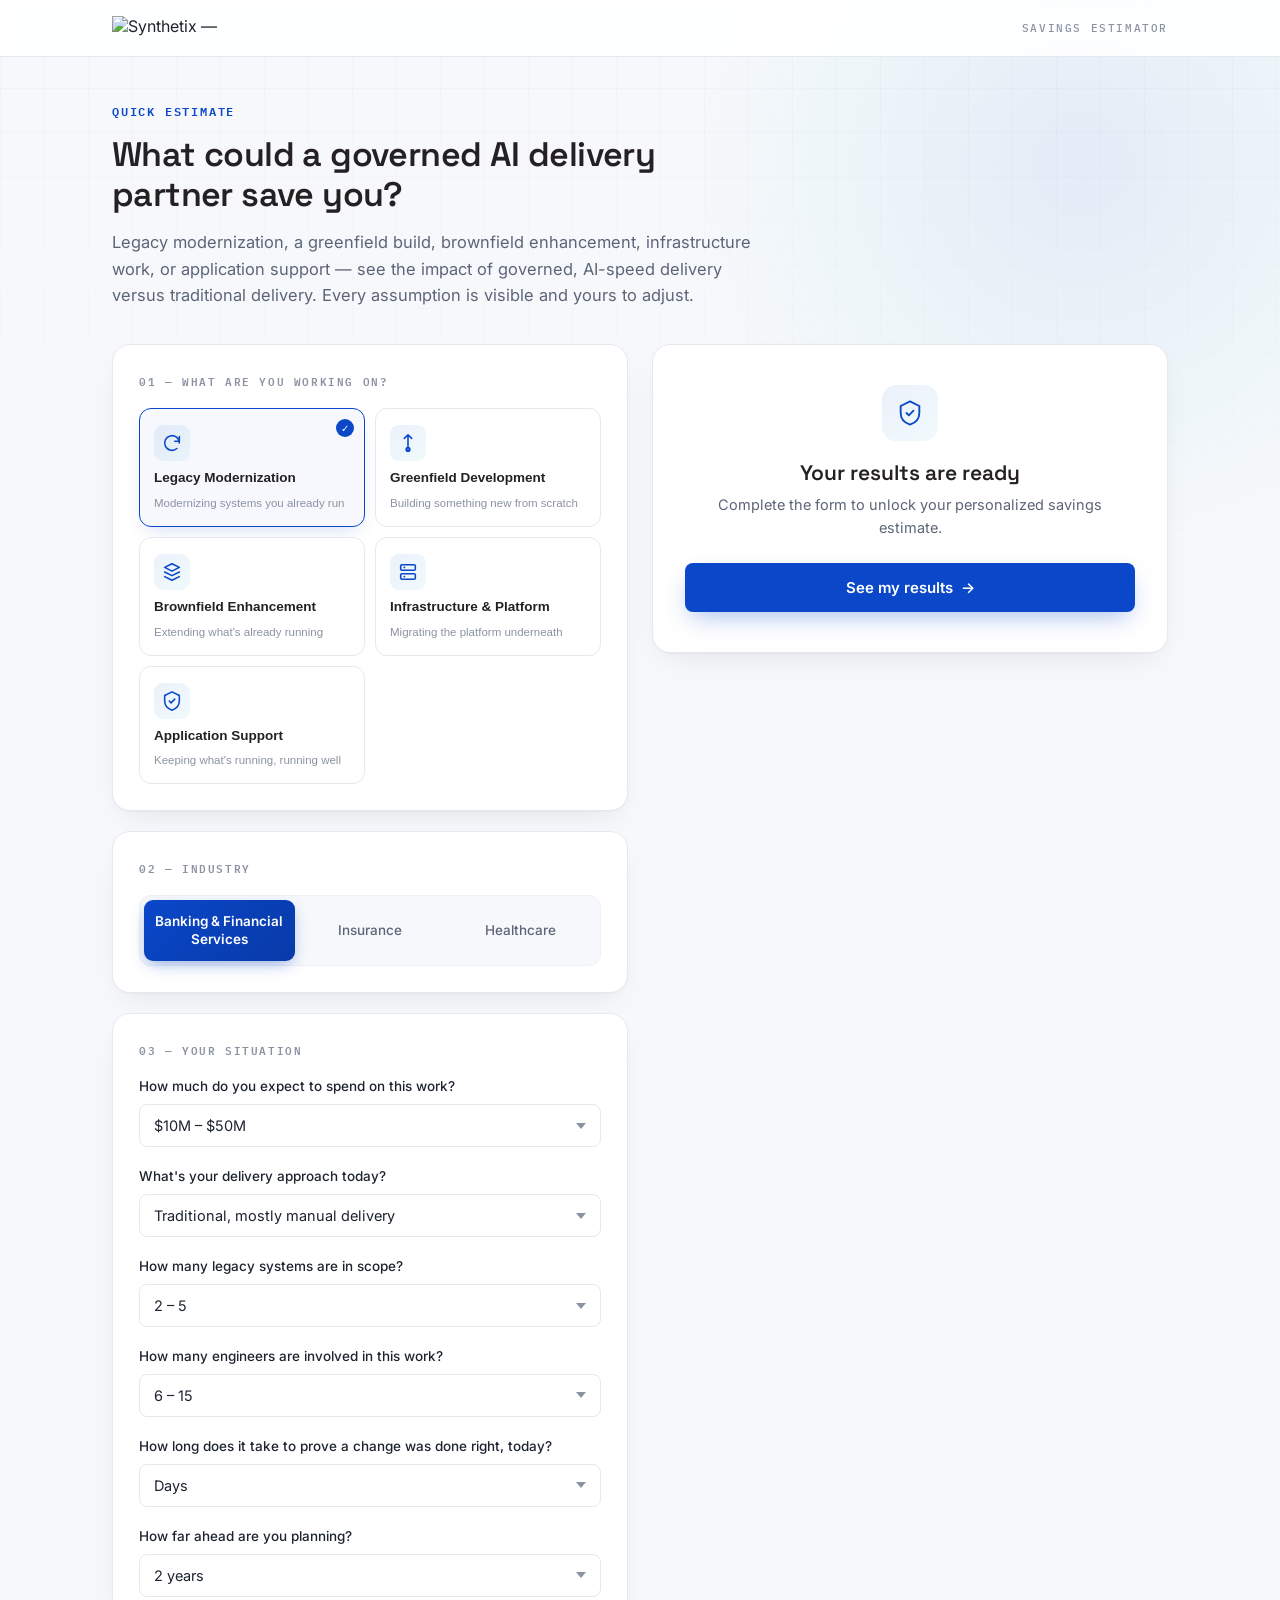
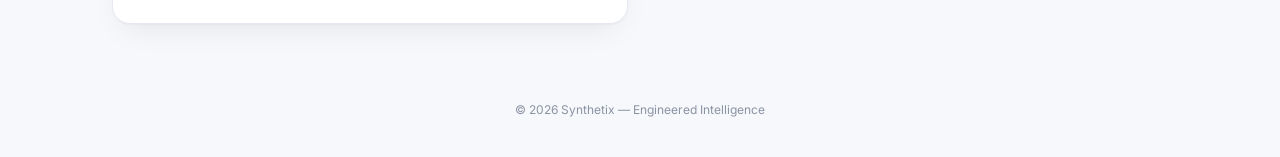
==== commit 42da4540: "Add files via upload" ====
--- a/index.html
+++ b/index.html
@@ -4,7 +4,7 @@
 <meta charset="UTF-8">
 <meta name="viewport" content="width=device-width, initial-scale=1.0">
 <title>Savings Estimator | Synthetix</title>
-<meta name="description" content="See how much you could save by modernizing step-by-step instead of all at once. Six quick questions, your numbers in seconds.">
+<meta name="description" content="See what a governed AI delivery partner could save you — for legacy modernization, greenfield builds, brownfield enhancements, infrastructure work, or application support.">
 
 <link rel="preconnect" href="https://fonts.googleapis.com">
 <link rel="preconnect" href="https://fonts.gstatic.com" crossorigin>
@@ -32,9 +32,9 @@
 
   <!-- ============ INTRO ============ -->
   <section class="intro">
-    <p class="eyebrow mono">QUICK ESTIMATE · 6 QUESTIONS</p>
-    <h1 class="display">How much could you save by modernizing step-by-step?</h1>
-    <p class="lede">Answer a few questions about your organization and see your estimate. Every assumption behind the math is visible and yours to adjust.</p>
+    <p class="eyebrow mono">QUICK ESTIMATE</p>
+    <h1 class="display">What could a governed AI delivery partner save you?</h1>
+    <p class="lede">Legacy modernization, a greenfield build, brownfield enhancement, infrastructure work, or application support — see the impact of governed, AI-speed delivery versus traditional delivery. Every assumption is visible and yours to adjust.</p>
   </section>
 
   <!-- ============ DASHBOARD GRID ============ -->
@@ -44,7 +44,57 @@
     <div class="panel panel-left">
 
       <div class="card">
-        <p class="card-eyebrow mono">01 — INDUSTRY</p>
+        <p class="card-eyebrow mono">01 — WHAT ARE YOU WORKING ON?</p>
+        <div class="engagement-grid" id="engagementGrid" role="tablist">
+          <button class="engagement-card" data-engagement="legacy" role="tab" aria-selected="true">
+            <span class="engagement-check" aria-hidden="true">✓</span>
+            <span class="engagement-icon" aria-hidden="true">
+              <svg width="22" height="22" viewBox="0 0 24 24" fill="none"><path d="M20 12a8 8 0 10-2.7 6" stroke="#0A47C9" stroke-width="1.7" stroke-linecap="round"/><path d="M20 5v5h-5" stroke="#0A47C9" stroke-width="1.7" stroke-linecap="round" stroke-linejoin="round"/></svg>
+            </span>
+            <span class="engagement-label">Legacy Modernization</span>
+            <span class="engagement-blurb">Modernizing systems you already run</span>
+          </button>
+
+          <button class="engagement-card" data-engagement="greenfield" role="tab" aria-selected="false">
+            <span class="engagement-check" aria-hidden="true">✓</span>
+            <span class="engagement-icon" aria-hidden="true">
+              <svg width="22" height="22" viewBox="0 0 24 24" fill="none"><path d="M12 3v18M12 3l4 4M12 3L8 7" stroke="#0A47C9" stroke-width="1.7" stroke-linecap="round" stroke-linejoin="round"/><circle cx="12" cy="19" r="2" stroke="#0A47C9" stroke-width="1.7"/></svg>
+            </span>
+            <span class="engagement-label">Greenfield Development</span>
+            <span class="engagement-blurb">Building something new from scratch</span>
+          </button>
+
+          <button class="engagement-card" data-engagement="brownfield" role="tab" aria-selected="false">
+            <span class="engagement-check" aria-hidden="true">✓</span>
+            <span class="engagement-icon" aria-hidden="true">
+              <svg width="22" height="22" viewBox="0 0 24 24" fill="none"><path d="M4 7l8-4 8 4-8 4-8-4z" stroke="#0A47C9" stroke-width="1.7" stroke-linejoin="round"/><path d="M4 12l8 4 8-4M4 17l8 4 8-4" stroke="#0A47C9" stroke-width="1.7" stroke-linecap="round" stroke-linejoin="round"/></svg>
+            </span>
+            <span class="engagement-label">Brownfield Enhancement</span>
+            <span class="engagement-blurb">Extending what's already running</span>
+          </button>
+
+          <button class="engagement-card" data-engagement="infrastructure" role="tab" aria-selected="false">
+            <span class="engagement-check" aria-hidden="true">✓</span>
+            <span class="engagement-icon" aria-hidden="true">
+              <svg width="22" height="22" viewBox="0 0 24 24" fill="none"><rect x="4" y="4" width="16" height="6" rx="1.4" stroke="#0A47C9" stroke-width="1.7"/><rect x="4" y="14" width="16" height="6" rx="1.4" stroke="#0A47C9" stroke-width="1.7"/><path d="M8 7h.01M8 17h.01" stroke="#0A47C9" stroke-width="2" stroke-linecap="round"/></svg>
+            </span>
+            <span class="engagement-label">Infrastructure &amp; Platform</span>
+            <span class="engagement-blurb">Migrating the platform underneath</span>
+          </button>
+
+          <button class="engagement-card" data-engagement="support" role="tab" aria-selected="false">
+            <span class="engagement-check" aria-hidden="true">✓</span>
+            <span class="engagement-icon" aria-hidden="true">
+              <svg width="22" height="22" viewBox="0 0 24 24" fill="none"><path d="M12 2l8 4v6c0 5-3.4 8.4-8 10-4.6-1.6-8-5-8-10V6l8-4z" stroke="#0A47C9" stroke-width="1.7" stroke-linejoin="round"/><path d="M9 12l2 2 4-4" stroke="#0A47C9" stroke-width="1.7" stroke-linecap="round" stroke-linejoin="round"/></svg>
+            </span>
+            <span class="engagement-label">Application Support</span>
+            <span class="engagement-blurb">Keeping what's running, running well</span>
+          </button>
+        </div>
+      </div>
+
+      <div class="card">
+        <p class="card-eyebrow mono">02 — INDUSTRY</p>
         <div class="segmented" id="industryToggle" role="tablist">
           <div class="segment-indicator" id="segmentIndicator" aria-hidden="true"></div>
           <button class="segment" data-industry="bfsi" role="tab" aria-selected="true">Banking &amp; Financial Services</button>
@@ -54,11 +104,11 @@
       </div>
 
       <div class="card">
-        <p class="card-eyebrow mono">02 — YOUR SITUATION</p>
+        <p class="card-eyebrow mono">03 — YOUR SITUATION</p>
         <div class="input-grid">
 
           <label class="field">
-            <span class="field-label">How much do you expect to spend upgrading these systems?</span>
+            <span class="field-label">How much do you expect to spend on this work?</span>
             <div class="select-wrap">
               <select id="in-budget">
                 <option value="lt2m">Less than $2M</option>
@@ -70,18 +120,18 @@
           </label>
 
           <label class="field">
-            <span class="field-label">What's your plan today?</span>
+            <span class="field-label">What's your delivery approach today?</span>
             <div class="select-wrap">
               <select id="in-approach">
-                <option value="bigbang" selected>One big replacement, all at once</option>
-                <option value="notstarted">Haven't started yet</option>
-                <option value="incremental">Already doing it step-by-step</option>
-              </select>
-            </div>
-          </label>
-
-          <label class="field">
-            <span class="field-label" id="systemsFieldLabel">How many core banking systems need updating?</span>
+                <option value="traditional" selected>Traditional, mostly manual delivery</option>
+                <option value="ungoverned">AI-assisted, but ungoverned</option>
+                <option value="governed">Already using governed, audited AI delivery</option>
+              </select>
+            </div>
+          </label>
+
+          <label class="field">
+            <span class="field-label" id="systemsFieldLabel">How many legacy systems are in scope?</span>
             <div class="select-wrap">
               <select id="in-systems">
                 <option value="1">1</option>
@@ -92,7 +142,7 @@
           </label>
 
           <label class="field">
-            <span class="field-label">How many engineers keep your old systems running?</span>
+            <span class="field-label">How many engineers are involved in this work?</span>
             <div class="select-wrap">
               <select id="in-engineers">
                 <option value="1-5">1 – 5</option>
@@ -148,10 +198,8 @@
 
       <!-- Form state -->
       <div class="card card-gate" id="hubspotFormWrap" hidden>
-        <p class="card-eyebrow mono">ALMOST THERE</p>
-        <p class="form-intro">Quick details, then your results appear right below.</p>
         <div class="hs-form-frame" data-region="na1" data-form-id="423f3e39-6d6b-4f29-a942-782e7a29f076" data-portal-id="40221584"></div>
-        <button class="btn-link" id="alreadySubmittedBtn">Already submitted? Show my results →</button>
+        <button class="btn btn-secondary btn-full" id="alreadySubmittedBtn">Show my results <span class="arrow">→</span></button>
       </div>
 
       <!-- Results state -->
@@ -160,9 +208,9 @@
 
         <div class="result-cards">
           <div class="result-card" id="capexCard">
-            <span class="result-label mono">UPFRONT SAVINGS</span>
+            <span class="result-label mono">DELIVERY SAVINGS</span>
             <span class="result-value display" id="capexValue">$0</span>
-            <span class="result-sub" id="capexSub">Compared to one big, risky project</span>
+            <span class="result-sub" id="capexSub">Compared to traditional delivery</span>
           </div>
           <div class="result-card">
             <span class="result-label mono">YEARLY SAVINGS <span id="horizonLabel">/ 2 YRS</span></span>
@@ -175,13 +223,13 @@
 
         <div class="compare-chart">
           <div class="compare-row">
-            <span class="compare-label">One big project <span class="compare-tag compare-tag--risk mono">RISKIER</span></span>
+            <span class="compare-label">Traditional delivery <span class="compare-tag compare-tag--risk mono">SLOWER</span></span>
             <div class="compare-track">
               <div class="compare-fill compare-fill--risk" id="barBigBang"><span class="compare-value-inline mono" id="barBigBangValue"></span></div>
             </div>
           </div>
           <div class="compare-row">
-            <span class="compare-label">Step-by-step plan <span class="compare-tag compare-tag--safe mono">SAFER</span></span>
+            <span class="compare-label">Synthetix governed delivery <span class="compare-tag compare-tag--safe mono">AI-SPEED</span></span>
             <div class="compare-track">
               <div class="compare-fill compare-fill--governed" id="barGoverned"><span class="compare-value-inline mono" id="barGovernedValue"></span></div>
             </div>
@@ -201,7 +249,7 @@
           <p class="assumptions-note">Starting estimates, tailored a little by industry. Change any number and your results update instantly.</p>
 
           <div class="assumption-row">
-            <span class="assumption-label">Extra cost usually avoided by not doing one big project (low–high)</span>
+            <span class="assumption-label">Extra cost usually avoided with governed vs. traditional delivery (low–high)</span>
             <div class="assumption-inputs">
               <input type="number" id="a-overrunLow" value="20" min="0" max="100"> %
               <span class="dash">–</span>
@@ -210,7 +258,7 @@
           </div>
 
           <div class="assumption-row">
-            <span class="assumption-label">How much less you'll spend maintaining old systems (low–high)</span>
+            <span class="assumption-label">How much less you'll spend on ongoing upkeep (low–high)</span>
             <div class="assumption-inputs">
               <input type="number" id="a-maintLow" value="15" min="0" max="100"> %
               <span class="dash">–</span>
--- a/styles.css
+++ b/styles.css
@@ -143,6 +143,66 @@
   font-size: 10.5px; font-weight: 600; letter-spacing: 1.6px;
   color: var(--text-caption); margin: 0 0 18px 0;
 }
+
+/* ---------- Engagement type card grid ---------- */
+.engagement-grid {
+  display: grid;
+  grid-template-columns: repeat(auto-fit, minmax(150px, 1fr));
+  gap: 10px;
+}
+@media (max-width: 640px) {
+  .engagement-grid { grid-template-columns: repeat(2, 1fr); }
+}
+@media (max-width: 400px) {
+  .engagement-grid { grid-template-columns: 1fr; }
+}
+
+.engagement-card {
+  position: relative;
+  display: flex; flex-direction: column; align-items: flex-start; gap: 8px;
+  background: var(--white);
+  border: 1.5px solid var(--line);
+  border-radius: var(--radius-md);
+  padding: 16px 14px 15px 14px;
+  cursor: pointer;
+  text-align: left;
+  transition: border-color 0.18s ease, box-shadow 0.18s ease, background 0.18s ease;
+}
+.engagement-card:hover { border-color: var(--sky); box-shadow: 0 6px 16px -8px rgba(16,23,42,0.12); }
+.engagement-card:focus-visible { outline: 2px solid var(--cyan); outline-offset: 2px; }
+
+.engagement-card[aria-selected="true"] {
+  border-color: var(--royal);
+  background: rgba(10,71,201,0.035);
+  box-shadow: 0 8px 20px -8px rgba(10,71,201,0.22);
+}
+
+.engagement-icon {
+  width: 36px; height: 36px;
+  background: linear-gradient(135deg, rgba(10,71,201,0.08), rgba(58,200,213,0.08));
+  border-radius: 9px;
+  display: flex; align-items: center; justify-content: center;
+}
+
+.engagement-label {
+  font-size: 13.5px; font-weight: 600; color: var(--ink); line-height: 1.3;
+}
+.engagement-blurb {
+  font-size: 11.5px; color: var(--text-caption); line-height: 1.4;
+}
+
+.engagement-check {
+  position: absolute; top: 10px; right: 10px;
+  width: 18px; height: 18px;
+  border-radius: 50%;
+  background: var(--royal);
+  color: var(--white);
+  font-size: 10px;
+  display: flex; align-items: center; justify-content: center;
+  opacity: 0; transform: scale(0.6);
+  transition: opacity 0.18s ease, transform 0.18s ease;
+}
+.engagement-card[aria-selected="true"] .engagement-check { opacity: 1; transform: scale(1); }
 
 /* ---------- Segmented control (with sliding indicator) ---------- */
 .segmented {
@@ -230,16 +290,15 @@
 
 .btn-full { width: 100%; }
 
-.form-intro { font-size: 14px; color: var(--text-secondary); margin: 0 0 20px 0; text-align: left; }
-#hubspotFormWrap .btn-link {
-  display: block;
-  margin: 18px auto 0 auto;
-  background: none; border: none;
-  color: var(--text-caption);
-  font-family: var(--font-body); font-size: 13px;
-  cursor: pointer; text-decoration: underline; text-underline-offset: 3px;
-}
-#hubspotFormWrap .btn-link:hover { color: var(--royal); }
+.hs-form-frame { margin-bottom: 4px; }
+#alreadySubmittedBtn { margin-top: 18px; }
+
+.btn-secondary {
+  background: var(--white);
+  color: var(--royal);
+  border: 1.5px solid var(--line);
+}
+.btn-secondary:hover { border-color: var(--royal); background: rgba(10,71,201,0.04); }
 
 /* ---------- Results card ---------- */
 .results-card {
